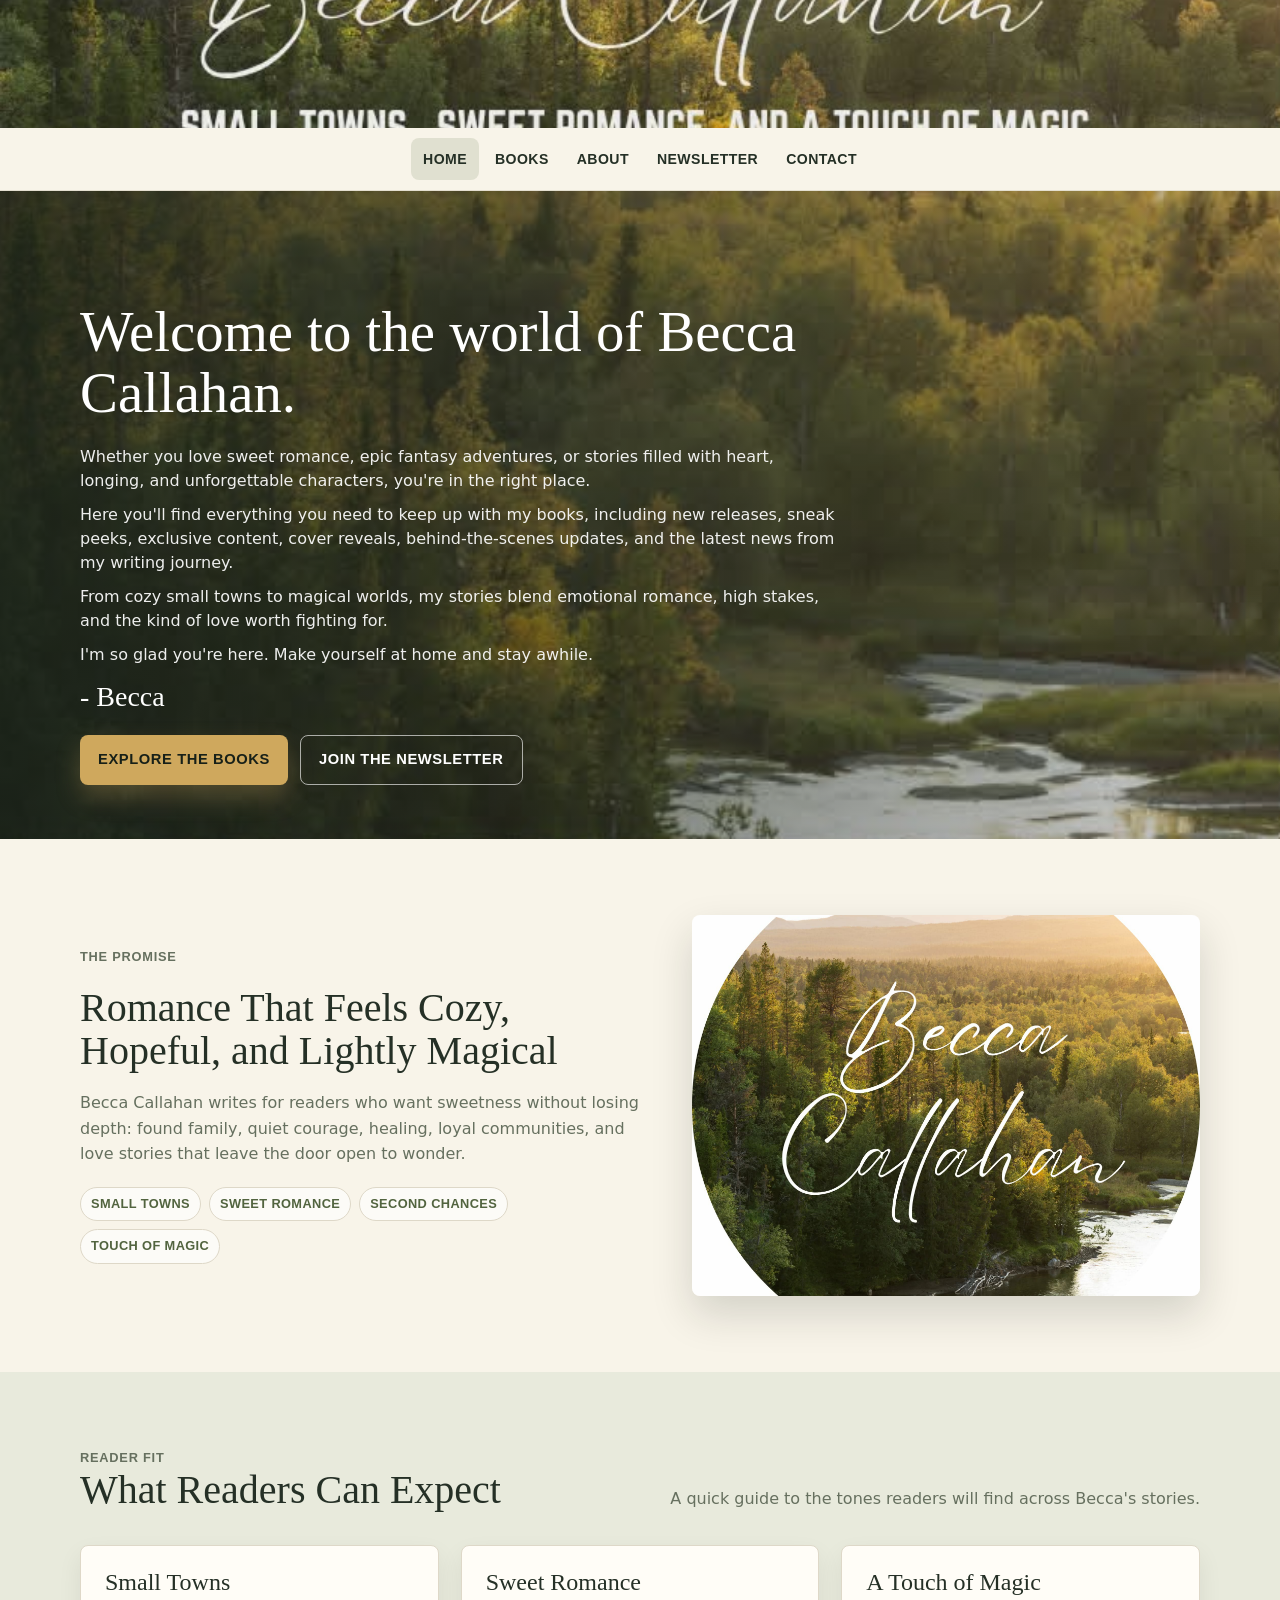
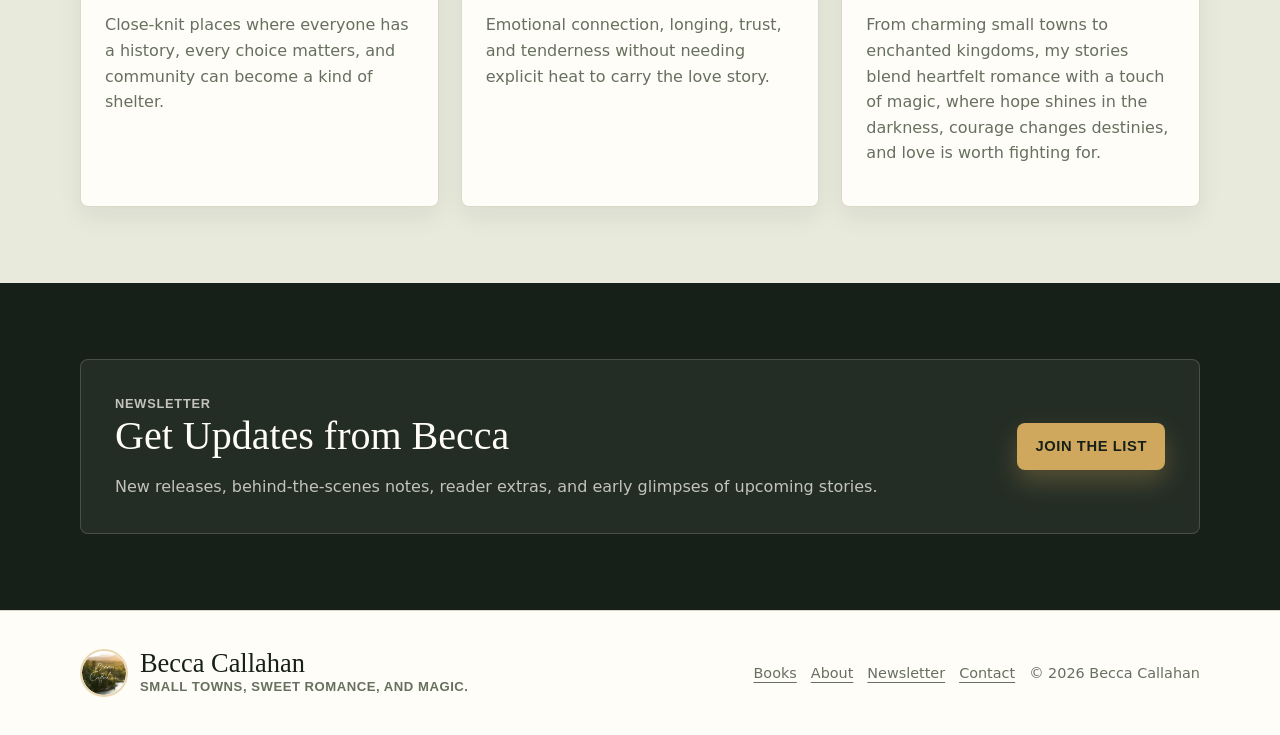
==== index.html @ 5f912783 "Refine header banner and story copy" ====
<!doctype html>
<html lang="en">
  <head>
    <meta charset="utf-8">
    <meta name="viewport" content="width=device-width, initial-scale=1">
    <title>Becca Callahan | Sweet Romance with a Touch of Magic</title>
    <meta name="description" content="Becca Callahan writes small towns, sweet romance, and a touch of magic.">
    <meta name="theme-color" content="#172018">
    <meta name="color-scheme" content="light">
    <link rel="canonical" href="https://www.beccacallahan.com/">
    <meta property="og:type" content="website">
    <meta property="og:site_name" content="Becca Callahan">
    <meta property="og:title" content="Becca Callahan | Sweet Romance with a Touch of Magic">
    <meta property="og:description" content="Welcome to the world of Becca Callahan: sweet romance, epic fantasy adventures, heart, longing, and unforgettable characters.">
    <meta property="og:url" content="https://www.beccacallahan.com/">
    <meta property="og:image" content="https://www.beccacallahan.com/assets/becca-callahan-banner.jpg">
    <meta property="og:image:width" content="851">
    <meta property="og:image:height" content="315">
    <meta name="twitter:card" content="summary_large_image">
    <meta name="twitter:title" content="Becca Callahan | Sweet Romance with a Touch of Magic">
    <meta name="twitter:description" content="Small towns, sweet romance, epic fantasy adventures, and a touch of magic.">
    <meta name="twitter:image" content="https://www.beccacallahan.com/assets/becca-callahan-banner.jpg">
    <link rel="icon" href="assets/becca-callahan-logo.jpg">
    <link rel="apple-touch-icon" href="assets/becca-callahan-logo.jpg">
    <link rel="manifest" href="site.webmanifest">
    <link rel="stylesheet" href="styles.css">
    <script type="application/ld+json">
      {
        "@context": "https://schema.org",
        "@type": "WebSite",
        "name": "Becca Callahan",
        "url": "https://www.beccacallahan.com/",
        "description": "Sweet romance, epic fantasy adventures, and stories filled with heart, longing, and unforgettable characters.",
        "publisher": {
          "@type": "Person",
          "name": "Becca Callahan"
        }
      }
    </script>
  </head>
  <body>
    <header class="site-header">
      <a class="brand-strip-link" href="index.html" aria-label="Becca Callahan home">
        <img class="brand-wordmark" src="assets/becca-callahan-banner.jpg" alt="Becca Callahan. Small towns, sweet romance, and a touch of magic.">
      </a>
      <div class="nav-wrap nav-only">
        <button class="nav-toggle" type="button" data-nav-toggle aria-label="Toggle menu" aria-expanded="false">Menu</button>
        <nav class="site-nav" data-nav aria-label="Site">
          <a href="index.html" aria-current="page">Home</a>
          <a href="books/">Books</a>
          <a href="about/">About</a>
          <a href="newsletter/">Newsletter</a>
          <a href="contact/">Contact</a>
        </nav>
      </div>
    </header>

    <main>
      <section class="hero">
        <img class="hero-image" src="assets/forest-banner.jpg" alt="Golden forest and river landscape.">
        <div class="hero-content">
          <h1>Welcome to the world of Becca Callahan.</h1>
          <div class="hero-copy">
            <p>Whether you love sweet romance, epic fantasy adventures, or stories filled with heart, longing, and unforgettable characters, you're in the right place.</p>
            <p>Here you'll find everything you need to keep up with my books, including new releases, sneak peeks, exclusive content, cover reveals, behind-the-scenes updates, and the latest news from my writing journey.</p>
            <p>From cozy small towns to magical worlds, my stories blend emotional romance, high stakes, and the kind of love worth fighting for.</p>
            <p>I'm so glad you're here. Make yourself at home and stay awhile.</p>
            <p class="signoff">- Becca</p>
          </div>
          <div class="actions">
            <a class="button" href="books/">Explore the Books</a>
            <a class="button-soft" href="newsletter/">Join the Newsletter</a>
          </div>
        </div>
      </section>

      <section class="section">
        <div class="inner split">
          <div class="text-stack">
            <p class="eyebrow">The Promise</p>
            <h2>Romance That Feels Cozy, Hopeful, and Lightly Magical</h2>
            <p>Becca Callahan writes for readers who want sweetness without losing depth: found family, quiet courage, healing, loyal communities, and love stories that leave the door open to wonder.</p>
            <div class="tag-row">
              <span class="tag">Small Towns</span>
              <span class="tag">Sweet Romance</span>
              <span class="tag">Second Chances</span>
              <span class="tag">Touch of Magic</span>
            </div>
          </div>
          <div class="feature-media">
            <img src="assets/becca-callahan-logo.jpg" alt="Becca Callahan circular forest logo.">
          </div>
        </div>
      </section>

      <section class="section alt">
        <div class="inner">
          <div class="section-head">
            <div>
              <p class="eyebrow">Reader Fit</p>
              <h2>What Readers Can Expect</h2>
            </div>
            <p>A quick guide to the tones readers will find across Becca's stories.</p>
          </div>
          <div class="card-grid">
            <article class="card">
              <h3>Small Towns</h3>
              <p>Close-knit places where everyone has a history, every choice matters, and community can become a kind of shelter.</p>
            </article>
            <article class="card">
              <h3>Sweet Romance</h3>
              <p>Emotional connection, longing, trust, and tenderness without needing explicit heat to carry the love story.</p>
            </article>
            <article class="card">
              <h3>A Touch of Magic</h3>
              <p>From charming small towns to enchanted kingdoms, my stories blend heartfelt romance with a touch of magic, where hope shines in the darkness, courage changes destinies, and love is worth fighting for.</p>
            </article>
          </div>
        </div>
      </section>

      <section class="section dark">
        <div class="inner newsletter">
          <div>
            <p class="eyebrow">Newsletter</p>
            <h2>Get Updates from Becca</h2>
            <p>New releases, behind-the-scenes notes, reader extras, and early glimpses of upcoming stories.</p>
          </div>
          <a class="button" href="newsletter/">Join the List</a>
        </div>
      </section>
    </main>

    <footer class="site-footer">
      <div class="footer-wrap">
        <div class="footer-brand">
          <img src="assets/becca-callahan-logo.jpg" alt="">
          <span><strong>Becca Callahan</strong><span>Small towns, sweet romance, and magic.</span></span>
        </div>
        <div class="footer-links">
          <a href="books/">Books</a>
          <a href="about/">About</a>
          <a href="newsletter/">Newsletter</a>
          <a href="contact/">Contact</a>
          <span>&copy; <span data-year></span> Becca Callahan</span>
        </div>
      </div>
    </footer>
    <script src="script.js"></script>
  </body>
</html>
---- styles.css ----
:root {
  --ink: #253026;
  --deep: #172018;
  --moss: #52643f;
  --fern: #74855d;
  --gold: #cfa85d;
  --cream: #f8f4e9;
  --paper: #fffdf7;
  --line: #ded8c8;
  --muted: #66705f;
  --shadow: 0 18px 42px rgba(23, 32, 24, 0.16);
  --radius: 8px;
  --font-signature: "Segoe Script", "Lucida Handwriting", "Brush Script MT", cursive;
  --font-condensed: Impact, "Arial Narrow", "Agency FB", "Franklin Gothic Condensed", sans-serif;
  --font-heading: Georgia, "Times New Roman", serif;
  --font-body: Inter, ui-sans-serif, system-ui, -apple-system, BlinkMacSystemFont, "Segoe UI", sans-serif;
}

* {
  box-sizing: border-box;
}

html {
  scroll-behavior: smooth;
}

body {
  margin: 0;
  background: var(--cream);
  color: var(--ink);
  font-family: var(--font-body);
  line-height: 1.6;
}

img {
  display: block;
  max-width: 100%;
}

a {
  color: inherit;
  text-underline-offset: 4px;
}

.site-header {
  position: sticky;
  top: 0;
  z-index: 20;
  border-bottom: 1px solid rgba(222, 216, 200, 0.74);
  background: rgba(248, 244, 233, 0.97);
  backdrop-filter: blur(14px);
}

.nav-wrap {
  width: min(1120px, calc(100% - 32px));
  min-height: 62px;
  margin: 0 auto;
  display: flex;
  align-items: center;
  justify-content: space-between;
  gap: 24px;
  position: relative;
}

.brand-strip-link {
  display: block;
  width: 100%;
  min-height: clamp(86px, 10vw, 132px);
  overflow: hidden;
  background: var(--deep);
  text-decoration: none;
}

.footer-brand img {
  width: 48px;
  height: 48px;
  border: 2px solid rgba(207, 168, 93, 0.46);
  border-radius: 50%;
  object-fit: cover;
}

.brand-wordmark {
  width: 100%;
  height: clamp(86px, 10vw, 132px);
  border: 0;
  border-radius: 0;
  object-fit: cover;
  object-position: center center;
}

.footer-brand strong {
  display: block;
  color: var(--deep);
  font-family: var(--font-signature);
  font-size: 1.65rem;
  font-weight: 500;
  line-height: 1;
}

.footer-brand span span {
  display: block;
  color: var(--muted);
  font-family: var(--font-condensed);
  font-size: 0.82rem;
  font-weight: 800;
  letter-spacing: 0.04em;
  text-transform: uppercase;
}

.site-nav {
  display: flex;
  gap: 4px;
  width: 100%;
  justify-content: center;
}

.site-nav a {
  padding: 10px 12px;
  border-radius: var(--radius);
  color: var(--ink);
  font-family: var(--font-condensed);
  font-size: 0.88rem;
  font-weight: 800;
  letter-spacing: 0.03em;
  text-decoration: none;
  text-transform: uppercase;
}

.site-nav a:hover,
.site-nav a[aria-current="page"] {
  background: rgba(116, 133, 93, 0.18);
}

.nav-toggle {
  display: none;
  min-height: 42px;
  padding: 0 12px;
  border: 1px solid var(--line);
  border-radius: var(--radius);
  background: var(--paper);
  color: var(--ink);
  font: inherit;
  font-weight: 800;
}

.hero {
  min-height: clamp(540px, 72vh, 680px);
  display: grid;
  align-items: end;
  position: relative;
  overflow: hidden;
  background: var(--deep);
}

.hero.short {
  min-height: 440px;
}

.hero-image {
  position: absolute;
  inset: 0;
  width: 100%;
  height: 100%;
  object-fit: cover;
  object-position: center center;
  opacity: 0.92;
}

.hero::after {
  content: "";
  position: absolute;
  inset: 0;
  background: linear-gradient(90deg, rgba(23, 32, 24, 0.76), rgba(23, 32, 24, 0.34) 58%, rgba(23, 32, 24, 0.08));
}

.hero-content {
  position: relative;
  z-index: 1;
  width: min(1120px, calc(100% - 32px));
  margin: 0 auto;
  padding: 62px 0 54px;
  color: white;
}

.eyebrow {
  margin: 0 0 12px;
  color: var(--gold);
  font-family: var(--font-condensed);
  font-size: 0.8rem;
  font-weight: 900;
  letter-spacing: 0.06em;
  text-transform: uppercase;
}

h1,
h2,
h3 {
  margin: 0;
  font-family: var(--font-heading);
  font-weight: 500;
  line-height: 1.08;
}

h1 {
  max-width: 760px;
  font-size: 3.55rem;
}

h2 {
  font-size: 2.5rem;
}

h3 {
  font-size: 1.5rem;
}

.signature-title {
  font-family: var(--font-signature);
  font-size: 4.8rem;
  line-height: 0.96;
}

.hero-content p {
  max-width: 690px;
  margin: 22px 0 0;
  color: rgba(255, 255, 255, 0.92);
  font-size: 1.16rem;
}

.hero-copy {
  max-width: 760px;
  margin-top: 22px;
}

.hero-copy p {
  max-width: none;
  margin: 0 0 10px;
  color: rgba(255, 255, 255, 0.92);
  font-size: 1rem;
  line-height: 1.5;
}

.hero-copy .signoff {
  margin-top: 16px;
  color: white;
  font-family: var(--font-signature);
  font-size: 1.75rem;
  line-height: 1;
}

.actions {
  display: flex;
  flex-wrap: wrap;
  gap: 12px;
  margin-top: 24px;
}

.button,
.button-soft,
.button-subtle {
  display: inline-flex;
  min-height: 46px;
  align-items: center;
  justify-content: center;
  padding: 12px 18px;
  border-radius: var(--radius);
  font-family: var(--font-condensed);
  font-size: 0.92rem;
  font-weight: 850;
  letter-spacing: 0.04em;
  text-decoration: none;
  text-transform: uppercase;
}

.button {
  background: var(--gold);
  color: #172018;
  box-shadow: 0 12px 24px rgba(207, 168, 93, 0.28);
}

.button:hover {
  background: #d9b56d;
}

.button-soft {
  border: 1px solid rgba(255, 255, 255, 0.62);
  color: white;
}

.button-soft:hover {
  background: rgba(255, 255, 255, 0.13);
}

.button-subtle {
  border: 1px solid var(--line);
  color: var(--ink);
}

.button-subtle:hover {
  border-color: var(--fern);
  background: rgba(116, 133, 93, 0.13);
}

.section {
  padding: 76px 0;
}

.section.alt {
  background: #e8eadc;
}

.section.dark {
  background: var(--deep);
  color: var(--paper);
}

.inner {
  width: min(1120px, calc(100% - 32px));
  margin: 0 auto;
}

.section-head {
  display: flex;
  align-items: end;
  justify-content: space-between;
  gap: 32px;
  margin-bottom: 34px;
}

.section-head p {
  max-width: 540px;
  margin: 0;
  color: var(--muted);
}

.dark .section-head p {
  color: rgba(255, 253, 247, 0.72);
}

.split {
  display: grid;
  grid-template-columns: minmax(0, 1fr) minmax(320px, 0.9fr);
  gap: 48px;
  align-items: center;
}

.text-stack > * + * {
  margin-top: 18px;
}

.text-stack p,
.card p,
.book-card p,
.contact-panel p {
  color: var(--muted);
}

.feature-media {
  overflow: hidden;
  border-radius: var(--radius);
  box-shadow: var(--shadow);
}

.feature-media img {
  width: 100%;
  aspect-ratio: 4 / 3;
  object-fit: cover;
}

.card-grid,
.book-grid {
  display: grid;
  grid-template-columns: repeat(3, minmax(0, 1fr));
  gap: 22px;
}

.card,
.book-card,
.contact-panel {
  border: 1px solid var(--line);
  border-radius: var(--radius);
  background: var(--paper);
  box-shadow: 0 10px 24px rgba(23, 32, 24, 0.07);
}

.card,
.book-card,
.contact-panel {
  padding: 24px;
}

.book-card {
  min-height: 280px;
  display: grid;
  align-content: start;
}

.series-label {
  margin: 0 0 10px;
  color: var(--moss);
  font-family: var(--font-condensed);
  font-size: 0.76rem;
  font-weight: 900;
  letter-spacing: 0.06em;
  text-transform: uppercase;
}

.tag-row {
  display: flex;
  flex-wrap: wrap;
  gap: 8px;
  margin-top: 20px;
}

.tag {
  display: inline-flex;
  padding: 6px 10px;
  border: 1px solid var(--line);
  border-radius: 999px;
  background: rgba(255, 255, 255, 0.64);
  color: var(--moss);
  font-family: var(--font-condensed);
  font-size: 0.8rem;
  font-weight: 800;
  letter-spacing: 0.03em;
  text-transform: uppercase;
}

.newsletter {
  display: grid;
  grid-template-columns: minmax(0, 1fr) auto;
  gap: 28px;
  align-items: center;
  border: 1px solid rgba(255, 253, 247, 0.16);
  border-radius: var(--radius);
  padding: 34px;
  background: rgba(255, 253, 247, 0.06);
}

.newsletter p {
  margin-bottom: 0;
  color: rgba(255, 253, 247, 0.72);
}

.newsletter-signup-grid {
  display: grid;
  grid-template-columns: minmax(0, 0.92fr) minmax(320px, 0.78fr);
  gap: 36px;
  align-items: center;
}

.mailerlite-panel {
  border: 1px solid var(--line);
  border-radius: var(--radius);
  background: var(--paper);
  box-shadow: var(--shadow);
  padding: 28px;
}

#mlb2-41918202,
#mlb2-41918202 * {
  box-sizing: border-box;
}

#mlb2-41918202.ml-form-embedContainer {
  width: 100%;
}

#mlb2-41918202 .ml-form-embedWrapper {
  width: 100%;
}

#mlb2-41918202 .ml-form-embedContent,
#mlb2-41918202 .ml-form-successContent {
  margin-bottom: 22px;
  text-align: left;
}

#mlb2-41918202 h4 {
  margin: 0 0 8px;
  color: var(--ink);
  font-family: var(--font-heading);
  font-size: 2rem;
  font-weight: 500;
  line-height: 1.12;
}

#mlb2-41918202 p {
  margin: 0;
  color: var(--muted);
  font-family: var(--font-body);
  font-size: 0.98rem;
  line-height: 1.5;
}

#mlb2-41918202 .ml-block-form,
#mlb2-41918202 .ml-form-formContent {
  display: grid;
  gap: 14px;
}

#mlb2-41918202 input[type="email"] {
  width: 100%;
  border: 1px solid var(--line);
  border-radius: var(--radius);
  background: white;
  color: var(--ink);
  font: inherit;
  padding: 13px 14px;
}

#mlb2-41918202 input[type="email"]::placeholder {
  color: rgba(102, 112, 95, 0.82);
}

#mlb2-41918202 .ml-form-embedSubmit {
  margin-top: 2px;
}

#mlb2-41918202 button.primary,
#mlb2-41918202 button.loading {
  width: 100%;
  min-height: 48px;
  border: 1px solid var(--moss);
  border-radius: var(--radius);
  background: var(--moss);
  color: white;
  cursor: pointer;
  font-family: var(--font-condensed);
  font-size: 0.98rem;
  font-weight: 900;
  letter-spacing: 0.04em;
  text-transform: uppercase;
  transition: background 160ms ease, border-color 160ms ease, transform 160ms ease;
}

#mlb2-41918202 button.primary:hover,
#mlb2-41918202 button.loading:hover {
  border-color: var(--deep);
  background: var(--deep);
  transform: translateY(-1px);
}

#mlb2-41918202 .row-success {
  border: 1px solid rgba(116, 133, 93, 0.32);
  border-radius: var(--radius);
  background: rgba(116, 133, 93, 0.1);
  padding: 22px;
}

.ml-form-embedSubmitLoad {
  display: inline-block;
  width: 20px;
  height: 20px;
}

.ml-form-embedSubmitLoad::after {
  content: "";
  display: block;
  width: 11px;
  height: 11px;
  margin: 1px;
  border: 4px solid #fff;
  border-color: #fff #fff #fff transparent;
  border-radius: 50%;
  animation: ml-form-embedSubmitLoad 1.2s linear infinite;
}

@keyframes ml-form-embedSubmitLoad {
  to {
    transform: rotate(360deg);
  }
}

.sr-only {
  position: absolute;
  width: 1px;
  height: 1px;
  padding: 0;
  margin: -1px;
  overflow: hidden;
  clip: rect(0, 0, 0, 0);
  border: 0;
}

.contact-grid {
  display: grid;
  grid-template-columns: minmax(0, 0.9fr) minmax(320px, 1.1fr);
  gap: 28px;
  align-items: start;
}

.contact-panel form {
  display: grid;
  gap: 14px;
}

.direct-email {
  margin: 0 0 18px;
  overflow-wrap: anywhere;
}

.direct-email a {
  color: var(--moss);
  font-weight: 800;
}

label {
  display: grid;
  gap: 7px;
  font-weight: 800;
}

input,
textarea {
  width: 100%;
  border: 1px solid var(--line);
  border-radius: var(--radius);
  background: white;
  color: var(--ink);
  font: inherit;
  padding: 12px 13px;
}

textarea {
  min-height: 150px;
  resize: vertical;
}

.form-note {
  font-size: 0.88rem;
}

.site-footer {
  border-top: 1px solid var(--line);
  background: var(--paper);
}

.footer-wrap {
  width: min(1120px, calc(100% - 32px));
  margin: 0 auto;
  padding: 38px 0;
  display: flex;
  align-items: center;
  justify-content: space-between;
  gap: 24px;
}

.footer-brand {
  display: inline-flex;
  align-items: center;
  gap: 12px;
}

.footer-links {
  display: flex;
  flex-wrap: wrap;
  justify-content: flex-end;
  gap: 14px;
  color: var(--muted);
  font-size: 0.9rem;
}

@media (max-width: 860px) {
  .nav-toggle {
    display: inline-flex;
    align-items: center;
    margin-left: auto;
  }

  .site-nav {
    position: absolute;
    top: calc(100% + 10px);
    right: 0;
    left: 0;
    display: none;
    grid-template-columns: 1fr;
    padding: 10px;
    border: 1px solid var(--line);
    border-radius: var(--radius);
    background: var(--paper);
    box-shadow: var(--shadow);
  }

  .site-nav.open {
    display: grid;
  }

  h1 {
    font-size: 2.8rem;
  }

  h2 {
    font-size: 2.05rem;
  }

  .hero {
    min-height: 560px;
  }

  .section-head,
  .newsletter,
  .footer-wrap {
    display: grid;
    align-items: start;
  }

  .split,
  .contact-grid,
  .newsletter-signup-grid,
  .card-grid,
  .book-grid {
    grid-template-columns: 1fr;
  }

  .footer-links {
    justify-content: flex-start;
  }
}

@media (max-width: 520px) {
  body {
    font-size: 15px;
  }

  .brand-wordmark {
    height: 78px;
  }

  h1 {
    font-size: 2.22rem;
  }

  .signature-title {
    font-size: 3.1rem;
  }

  h2 {
    font-size: 1.8rem;
  }

  .hero-content {
    padding-bottom: 56px;
  }

  .section {
    padding: 58px 0;
  }

  .actions {
    display: grid;
  }

  .mailerlite-panel {
    padding: 22px;
  }
}
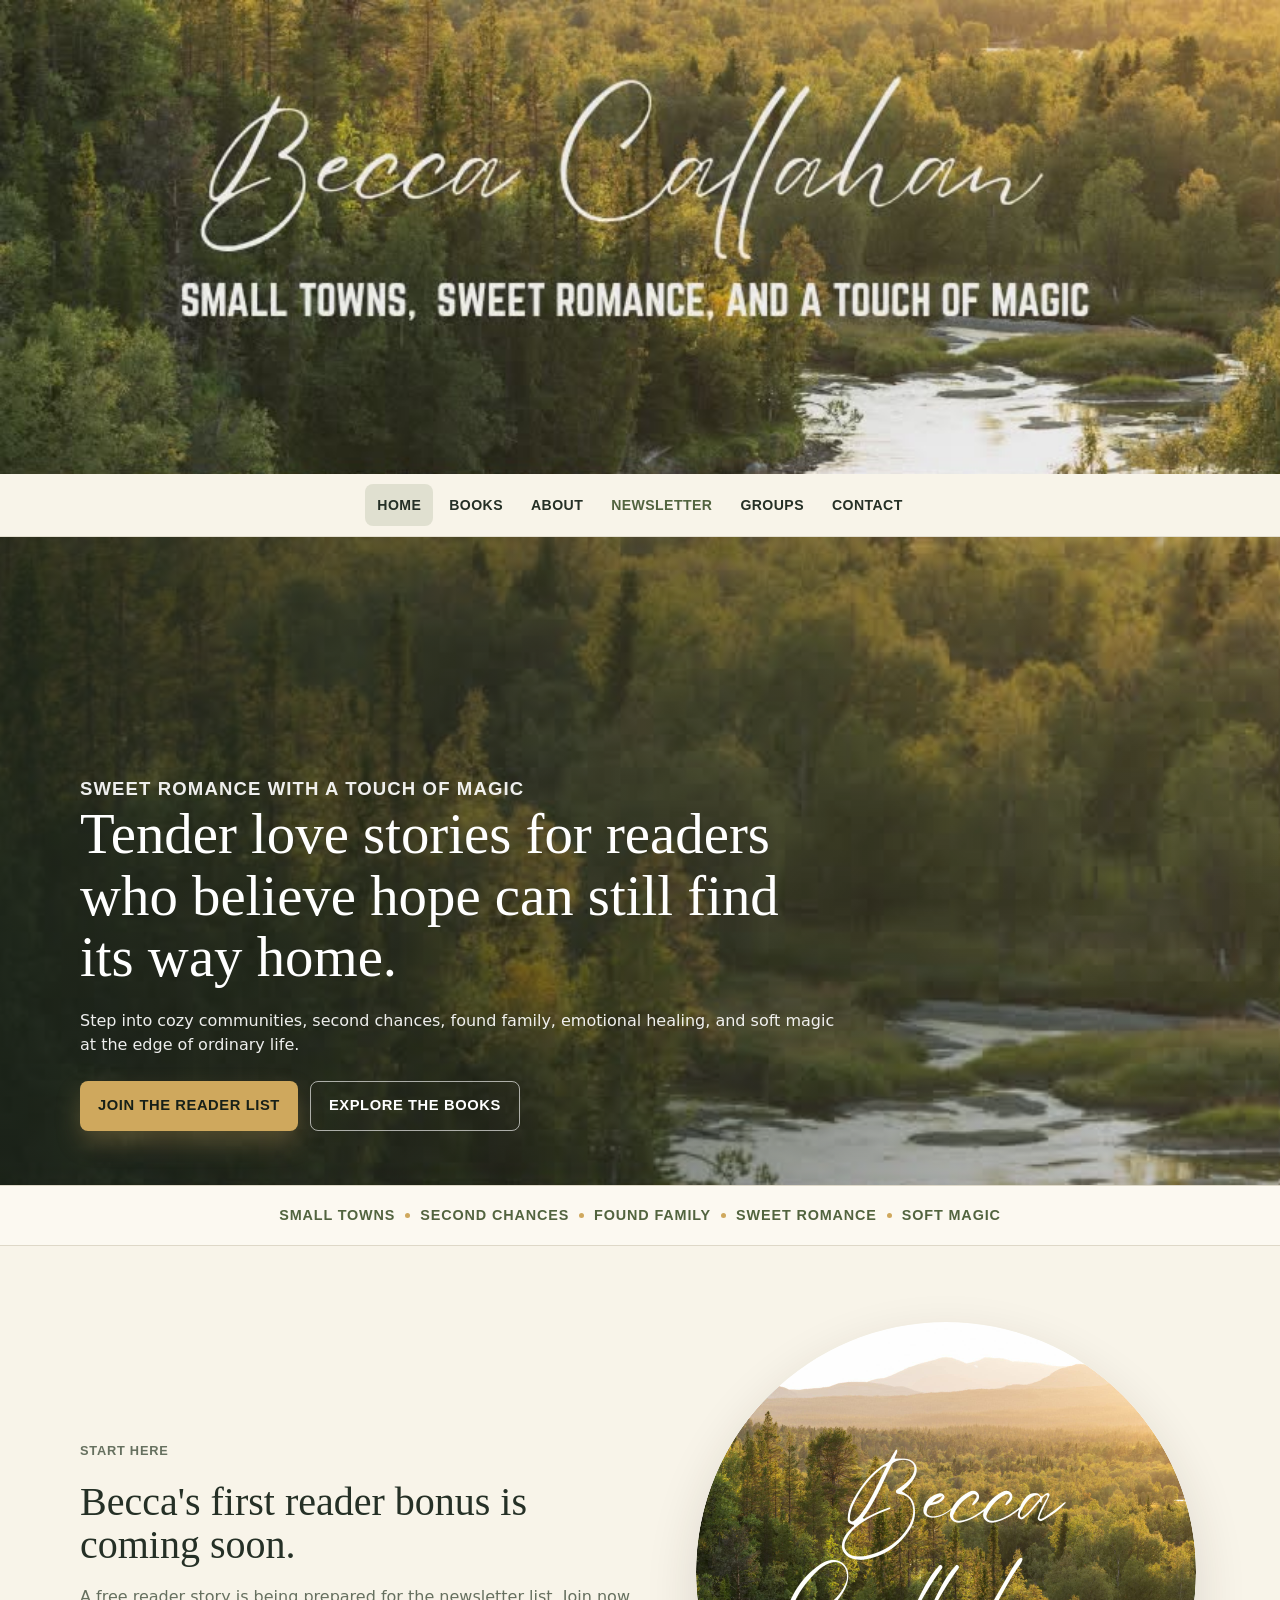
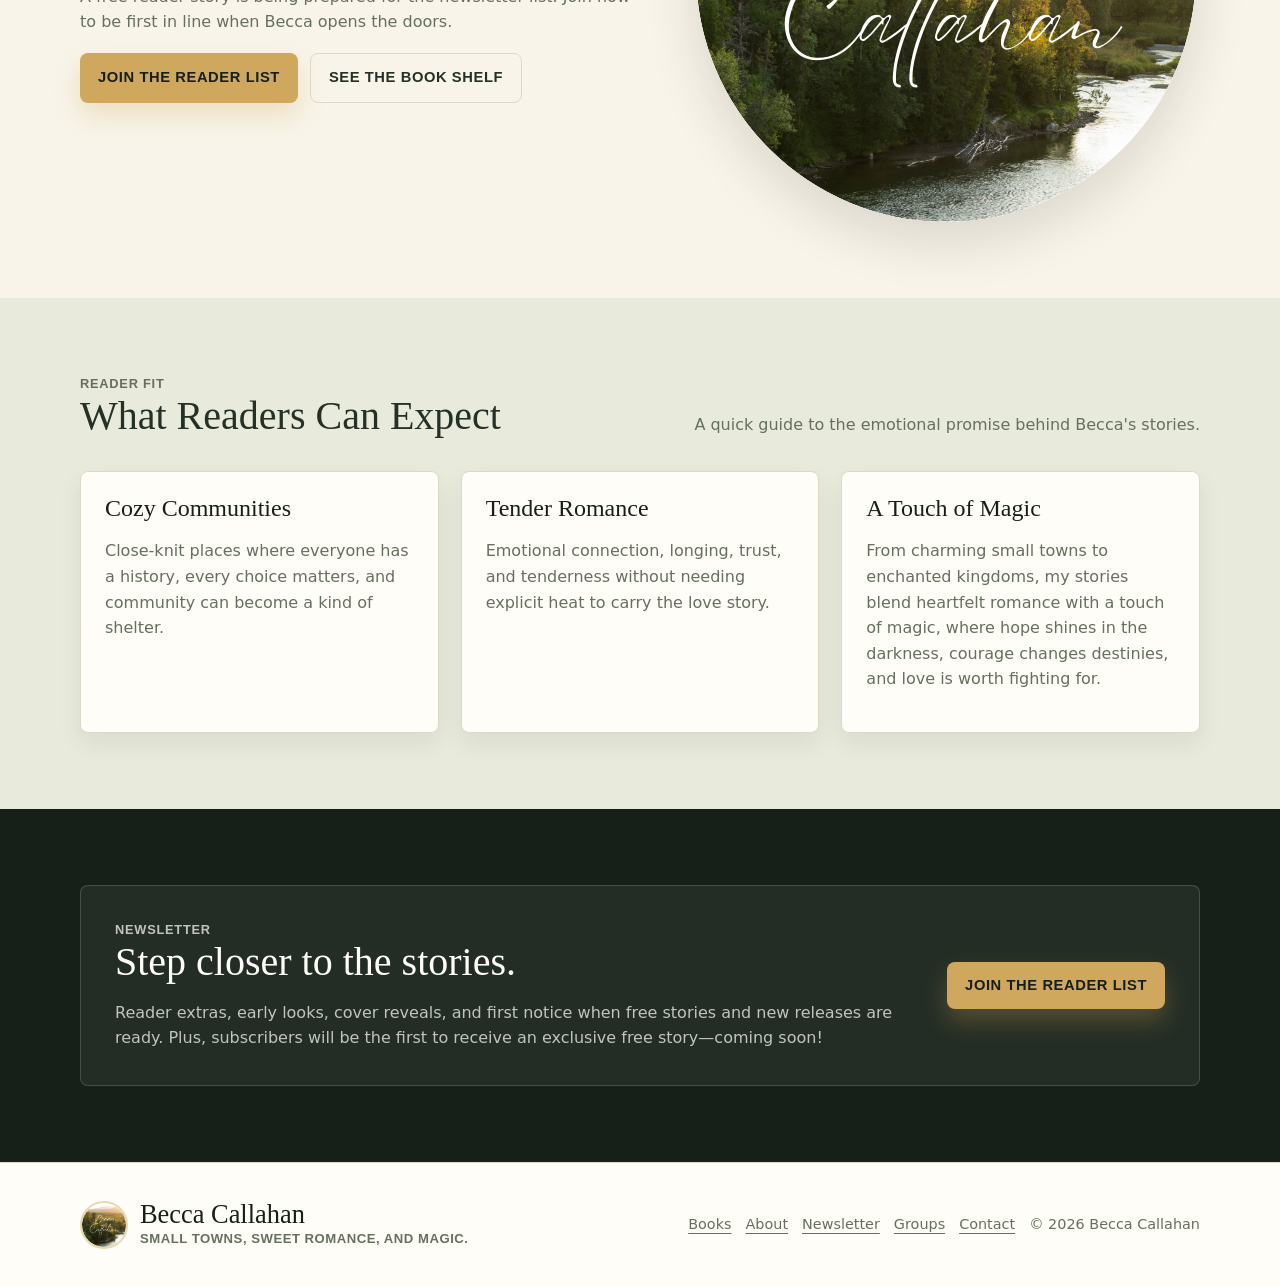
==== commit 76eafb2f: "Polish author site and add reader groups" ====
--- a/index.html
+++ b/index.html
@@ -3,22 +3,22 @@
   <head>
     <meta charset="utf-8">
     <meta name="viewport" content="width=device-width, initial-scale=1">
-    <title>Becca Callahan | Sweet Romance with a Touch of Magic</title>
-    <meta name="description" content="Becca Callahan writes small towns, sweet romance, and a touch of magic.">
+    <title>Becca Callahan | Sweet Small-Town Romance with a Touch of Magic</title>
+    <meta name="description" content="Sweet romance, second chances, found family, cozy communities, and stories with a shimmer of magic from author Becca Callahan.">
     <meta name="theme-color" content="#172018">
     <meta name="color-scheme" content="light">
     <link rel="canonical" href="https://www.beccacallahan.com/">
     <meta property="og:type" content="website">
     <meta property="og:site_name" content="Becca Callahan">
-    <meta property="og:title" content="Becca Callahan | Sweet Romance with a Touch of Magic">
-    <meta property="og:description" content="Welcome to the world of Becca Callahan: sweet romance, epic fantasy adventures, heart, longing, and unforgettable characters.">
+    <meta property="og:title" content="Becca Callahan | Sweet Small-Town Romance with a Touch of Magic">
+    <meta property="og:description" content="Sweet romance, second chances, found family, cozy communities, and stories with a shimmer of magic from author Becca Callahan.">
     <meta property="og:url" content="https://www.beccacallahan.com/">
     <meta property="og:image" content="https://www.beccacallahan.com/assets/becca-callahan-banner.jpg">
     <meta property="og:image:width" content="851">
     <meta property="og:image:height" content="315">
     <meta name="twitter:card" content="summary_large_image">
-    <meta name="twitter:title" content="Becca Callahan | Sweet Romance with a Touch of Magic">
-    <meta name="twitter:description" content="Small towns, sweet romance, epic fantasy adventures, and a touch of magic.">
+    <meta name="twitter:title" content="Becca Callahan | Sweet Small-Town Romance with a Touch of Magic">
+    <meta name="twitter:description" content="Sweet romance, second chances, found family, cozy communities, and stories with a shimmer of magic.">
     <meta name="twitter:image" content="https://www.beccacallahan.com/assets/becca-callahan-banner.jpg">
     <link rel="icon" href="assets/becca-callahan-logo.jpg">
     <link rel="apple-touch-icon" href="assets/becca-callahan-logo.jpg">
@@ -30,7 +30,7 @@
         "@type": "WebSite",
         "name": "Becca Callahan",
         "url": "https://www.beccacallahan.com/",
-        "description": "Sweet romance, epic fantasy adventures, and stories filled with heart, longing, and unforgettable characters.",
+        "description": "Sweet romance, second chances, found family, cozy communities, and stories with a shimmer of magic.",
         "publisher": {
           "@type": "Person",
           "name": "Becca Callahan"
@@ -50,6 +50,7 @@
           <a href="books/">Books</a>
           <a href="about/">About</a>
           <a href="newsletter/">Newsletter</a>
+          <a href="groups/">Groups</a>
           <a href="contact/">Contact</a>
         </nav>
       </div>
@@ -59,35 +60,40 @@
       <section class="hero">
         <img class="hero-image" src="assets/forest-banner.jpg" alt="Golden forest and river landscape.">
         <div class="hero-content">
-          <h1>Welcome to the world of Becca Callahan.</h1>
+          <p class="eyebrow">Sweet romance with a touch of magic</p>
+          <h1>Tender love stories for readers who believe hope can still find its way home.</h1>
           <div class="hero-copy">
-            <p>Whether you love sweet romance, epic fantasy adventures, or stories filled with heart, longing, and unforgettable characters, you're in the right place.</p>
-            <p>Here you'll find everything you need to keep up with my books, including new releases, sneak peeks, exclusive content, cover reveals, behind-the-scenes updates, and the latest news from my writing journey.</p>
-            <p>From cozy small towns to magical worlds, my stories blend emotional romance, high stakes, and the kind of love worth fighting for.</p>
-            <p>I'm so glad you're here. Make yourself at home and stay awhile.</p>
-            <p class="signoff">- Becca</p>
+            <p>Step into cozy communities, second chances, found family, emotional healing, and soft magic at the edge of ordinary life.</p>
           </div>
           <div class="actions">
-            <a class="button" href="books/">Explore the Books</a>
-            <a class="button-soft" href="newsletter/">Join the Newsletter</a>
+            <a class="button" href="newsletter/">Join the Reader List</a>
+            <a class="button-soft" href="books/">Explore the Books</a>
           </div>
+        </div>
+      </section>
+
+      <section class="promise-strip" aria-label="Reader promise">
+        <div class="inner promise-list">
+          <span>Small Towns</span>
+          <span>Second Chances</span>
+          <span>Found Family</span>
+          <span>Sweet Romance</span>
+          <span>Soft Magic</span>
         </div>
       </section>
 
       <section class="section">
         <div class="inner split">
           <div class="text-stack">
-            <p class="eyebrow">The Promise</p>
-            <h2>Romance That Feels Cozy, Hopeful, and Lightly Magical</h2>
-            <p>Becca Callahan writes for readers who want sweetness without losing depth: found family, quiet courage, healing, loyal communities, and love stories that leave the door open to wonder.</p>
-            <div class="tag-row">
-              <span class="tag">Small Towns</span>
-              <span class="tag">Sweet Romance</span>
-              <span class="tag">Second Chances</span>
-              <span class="tag">Touch of Magic</span>
+            <p class="eyebrow">Start Here</p>
+            <h2>Becca's first reader bonus is coming soon.</h2>
+            <p>A free reader story is being prepared for the newsletter list. Join now to be first in line when Becca opens the doors.</p>
+            <div class="actions">
+              <a class="button" href="newsletter/">Join the Reader List</a>
+              <a class="button-subtle" href="books/">See the Book Shelf</a>
             </div>
           </div>
-          <div class="feature-media">
+          <div class="feature-media logo-feature">
             <img src="assets/becca-callahan-logo.jpg" alt="Becca Callahan circular forest logo.">
           </div>
         </div>
@@ -100,15 +106,15 @@
               <p class="eyebrow">Reader Fit</p>
               <h2>What Readers Can Expect</h2>
             </div>
-            <p>A quick guide to the tones readers will find across Becca's stories.</p>
+            <p>A quick guide to the emotional promise behind Becca's stories.</p>
           </div>
           <div class="card-grid">
             <article class="card">
-              <h3>Small Towns</h3>
+              <h3>Cozy Communities</h3>
               <p>Close-knit places where everyone has a history, every choice matters, and community can become a kind of shelter.</p>
             </article>
             <article class="card">
-              <h3>Sweet Romance</h3>
+              <h3>Tender Romance</h3>
               <p>Emotional connection, longing, trust, and tenderness without needing explicit heat to carry the love story.</p>
             </article>
             <article class="card">
@@ -123,10 +129,10 @@
         <div class="inner newsletter">
           <div>
             <p class="eyebrow">Newsletter</p>
-            <h2>Get Updates from Becca</h2>
-            <p>New releases, behind-the-scenes notes, reader extras, and early glimpses of upcoming stories.</p>
+            <h2>Step closer to the stories.</h2>
+            <p>Reader extras, early looks, cover reveals, and first notice when free stories and new releases are ready. Plus, subscribers will be the first to receive an exclusive free story&mdash;coming soon!</p>
           </div>
-          <a class="button" href="newsletter/">Join the List</a>
+          <a class="button" href="newsletter/">Join the Reader List</a>
         </div>
       </section>
     </main>
@@ -141,6 +147,7 @@
           <a href="books/">Books</a>
           <a href="about/">About</a>
           <a href="newsletter/">Newsletter</a>
+          <a href="groups/">Groups</a>
           <a href="contact/">Contact</a>
           <span>&copy; <span data-year></span> Becca Callahan</span>
         </div>
--- a/styles.css
+++ b/styles.css
@@ -1,15 +1,24 @@
 :root {
+  --color-cream: #f8f4e9;
+  --color-forest: #172018;
+  --color-gold: #cfa85d;
+  --color-blush: #b97873;
+  --color-espresso: #2f241f;
+  --color-muted: #66705f;
   --ink: #253026;
-  --deep: #172018;
+  --deep: var(--color-forest);
   --moss: #52643f;
   --fern: #74855d;
-  --gold: #cfa85d;
-  --cream: #f8f4e9;
+  --gold: var(--color-gold);
+  --cream: var(--color-cream);
   --paper: #fffdf7;
   --line: #ded8c8;
-  --muted: #66705f;
+  --muted: var(--color-muted);
   --shadow: 0 18px 42px rgba(23, 32, 24, 0.16);
+  --shadow-soft: 0 20px 52px rgba(47, 36, 31, 0.14);
   --radius: 8px;
+  --radius-card: 8px;
+  --max-page-width: 1120px;
   --font-signature: "Segoe Script", "Lucida Handwriting", "Brush Script MT", cursive;
   --font-condensed: Impact, "Arial Narrow", "Agency FB", "Franklin Gothic Condensed", sans-serif;
   --font-heading: Georgia, "Times New Roman", serif;
@@ -40,6 +49,14 @@
 a {
   color: inherit;
   text-underline-offset: 4px;
+}
+
+a:focus-visible,
+button:focus-visible,
+input:focus-visible,
+textarea:focus-visible {
+  outline: 3px solid rgba(207, 168, 93, 0.82);
+  outline-offset: 3px;
 }
 
 .site-header {
@@ -52,7 +69,7 @@
 }
 
 .nav-wrap {
-  width: min(1120px, calc(100% - 32px));
+  width: min(var(--max-page-width), calc(100% - 32px));
   min-height: 62px;
   margin: 0 auto;
   display: flex;
@@ -63,9 +80,11 @@
 }
 
 .brand-strip-link {
-  display: block;
-  width: 100%;
-  min-height: clamp(86px, 10vw, 132px);
+  display: flex;
+  justify-content: center;
+  align-items: center;
+  width: 100%;
+  padding: 0;
   overflow: hidden;
   background: var(--deep);
   text-decoration: none;
@@ -81,10 +100,11 @@
 
 .brand-wordmark {
   width: 100%;
-  height: clamp(86px, 10vw, 132px);
+  max-width: none;
+  height: auto;
   border: 0;
   border-radius: 0;
-  object-fit: cover;
+  object-fit: contain;
   object-position: center center;
 }
 
@@ -124,6 +144,10 @@
   letter-spacing: 0.03em;
   text-decoration: none;
   text-transform: uppercase;
+}
+
+.site-nav a[href*="newsletter"] {
+  color: var(--moss);
 }
 
 .site-nav a:hover,
@@ -315,7 +339,7 @@
 }
 
 .inner {
-  width: min(1120px, calc(100% - 32px));
+  width: min(var(--max-page-width), calc(100% - 32px));
   margin: 0 auto;
 }
 
@@ -367,8 +391,27 @@
   object-fit: cover;
 }
 
+.logo-feature {
+  width: min(500px, 100%);
+  aspect-ratio: 1;
+  justify-self: center;
+  overflow: hidden;
+  border-radius: 50%;
+  background: transparent;
+  box-shadow: var(--shadow-soft);
+}
+
+.logo-feature img {
+  width: 100%;
+  height: 100%;
+  aspect-ratio: 1;
+  border-radius: 50%;
+  object-fit: cover;
+}
+
 .card-grid,
-.book-grid {
+.book-grid,
+.group-grid {
   display: grid;
   grid-template-columns: repeat(3, minmax(0, 1fr));
   gap: 22px;
@@ -376,23 +419,65 @@
 
 .card,
 .book-card,
+.group-card,
 .contact-panel {
   border: 1px solid var(--line);
-  border-radius: var(--radius);
+  border-radius: var(--radius-card);
   background: var(--paper);
   box-shadow: 0 10px 24px rgba(23, 32, 24, 0.07);
 }
 
 .card,
 .book-card,
+.group-card,
 .contact-panel {
   padding: 24px;
 }
 
+.group-grid {
+  grid-template-columns: repeat(2, minmax(0, 1fr));
+}
+
+.group-card {
+  min-height: 320px;
+  display: grid;
+  align-content: start;
+  gap: 14px;
+}
+
+.group-card p {
+  color: var(--muted);
+}
+
 .book-card {
   min-height: 280px;
   display: grid;
   align-content: start;
+  gap: 12px;
+}
+
+.book-card h3,
+.card h3 {
+  color: var(--deep);
+}
+
+.book-card .actions,
+.card .actions {
+  margin-top: 8px;
+}
+
+.status-pill {
+  width: fit-content;
+  padding: 5px 9px;
+  border: 1px solid rgba(207, 168, 93, 0.46);
+  border-radius: 999px;
+  background: rgba(207, 168, 93, 0.14);
+  color: var(--color-espresso);
+  font-family: var(--font-condensed);
+  font-size: 0.76rem;
+  font-weight: 900;
+  letter-spacing: 0.04em;
+  text-transform: uppercase;
 }
 
 .series-label {
@@ -426,6 +511,115 @@
   text-transform: uppercase;
 }
 
+.promise-strip {
+  border-top: 1px solid var(--line);
+  border-bottom: 1px solid var(--line);
+  background: rgba(255, 253, 247, 0.62);
+}
+
+.promise-list {
+  display: flex;
+  flex-wrap: wrap;
+  justify-content: center;
+  gap: 10px;
+  padding: 18px 0;
+}
+
+.promise-list span {
+  color: var(--moss);
+  font-family: var(--font-condensed);
+  font-size: 0.9rem;
+  font-weight: 900;
+  letter-spacing: 0.06em;
+  text-transform: uppercase;
+}
+
+.promise-list span:not(:last-child)::after {
+  content: "";
+  display: inline-block;
+  width: 5px;
+  height: 5px;
+  margin-left: 10px;
+  border-radius: 50%;
+  background: var(--gold);
+  vertical-align: middle;
+}
+
+.feature-card,
+.reader-path,
+.note-panel {
+  border: 1px solid var(--line);
+  border-radius: var(--radius-card);
+  background: var(--paper);
+  box-shadow: var(--shadow-soft);
+  padding: clamp(24px, 4vw, 42px);
+}
+
+.feature-card {
+  display: grid;
+  gap: 18px;
+}
+
+.feature-card p:last-child,
+.reader-path p:last-child,
+.note-panel p:last-child {
+  margin-bottom: 0;
+}
+
+.trope-grid,
+.reason-grid {
+  display: grid;
+  grid-template-columns: repeat(4, minmax(0, 1fr));
+  gap: 14px;
+}
+
+.reason-grid.compact {
+  grid-template-columns: repeat(3, minmax(0, 1fr));
+  margin-top: 22px;
+}
+
+.contact-reasons {
+  grid-template-columns: repeat(2, minmax(0, 1fr));
+  margin-top: 22px;
+}
+
+.trope-item,
+.reason-card {
+  border: 1px solid var(--line);
+  border-radius: var(--radius-card);
+  background: rgba(255, 253, 247, 0.72);
+  padding: 18px;
+}
+
+.trope-item strong,
+.reason-card strong {
+  display: block;
+  margin-bottom: 6px;
+  color: var(--deep);
+  font-family: var(--font-heading);
+  font-size: 1.15rem;
+  font-weight: 500;
+}
+
+.trope-item span,
+.reason-card span {
+  color: var(--muted);
+  font-size: 0.94rem;
+}
+
+.privacy-note {
+  color: var(--moss);
+  font-weight: 800;
+}
+
+.shelf-section + .shelf-section {
+  margin-top: 42px;
+}
+
+.heat-note {
+  margin-top: 30px;
+}
+
 .newsletter {
   display: grid;
   grid-template-columns: minmax(0, 1fr) auto;
@@ -665,6 +859,7 @@
   .nav-toggle {
     display: inline-flex;
     align-items: center;
+    justify-content: center;
     margin-left: auto;
   }
 
@@ -709,7 +904,10 @@
   .contact-grid,
   .newsletter-signup-grid,
   .card-grid,
-  .book-grid {
+  .book-grid,
+  .group-grid,
+  .trope-grid,
+  .reason-grid {
     grid-template-columns: 1fr;
   }
 
@@ -723,12 +921,38 @@
     font-size: 15px;
   }
 
+  .hero-content,
+  .inner,
+  .nav-wrap,
+  .footer-wrap {
+    width: calc(100vw - 32px);
+    max-width: none;
+  }
+
+  .nav-wrap {
+    min-height: 58px;
+    justify-content: center;
+  }
+
+  .nav-toggle {
+    margin: 0;
+  }
+
   .brand-wordmark {
-    height: 78px;
+    width: 100%;
   }
 
   h1 {
-    font-size: 2.22rem;
+    max-width: calc(100vw - 32px);
+    font-size: 1.82rem;
+    overflow-wrap: break-word;
+  }
+
+  .hero-content p,
+  .hero-copy,
+  .hero-copy p {
+    max-width: calc(100vw - 32px);
+    overflow-wrap: break-word;
   }
 
   .signature-title {
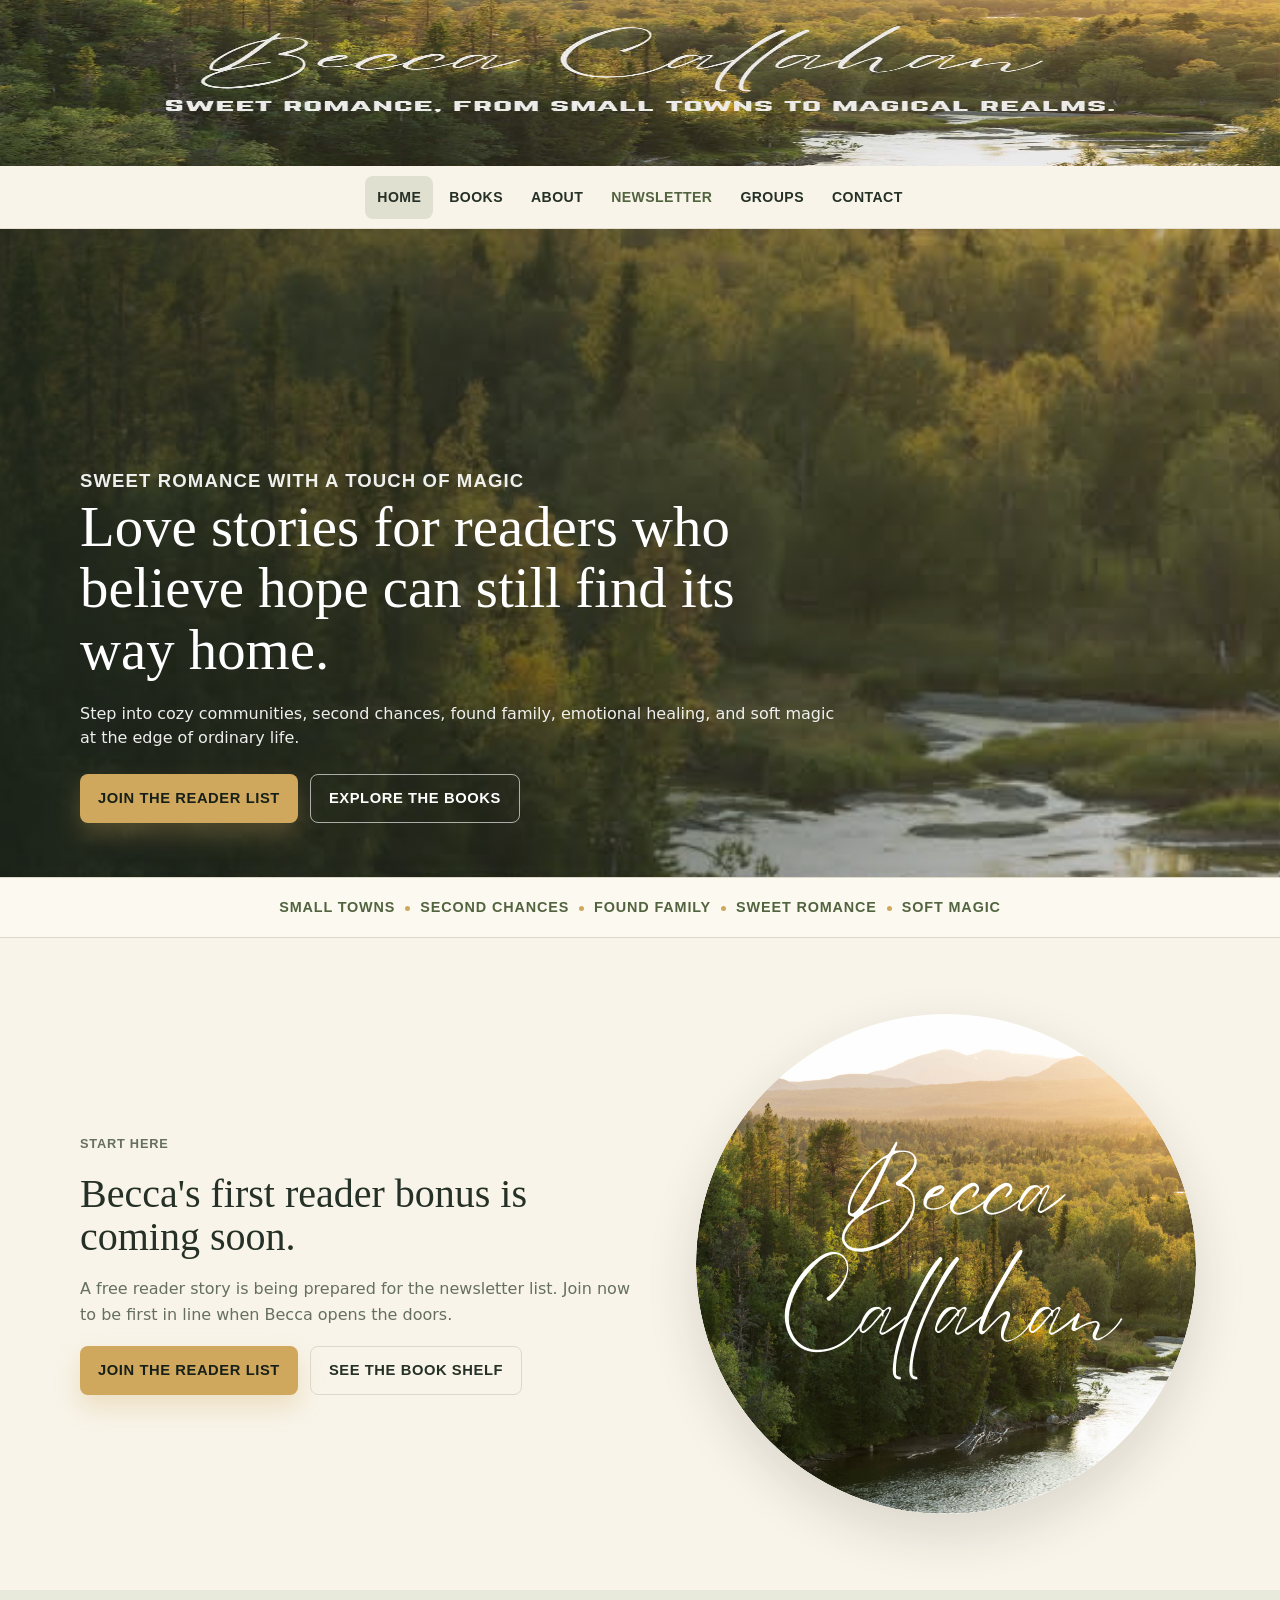
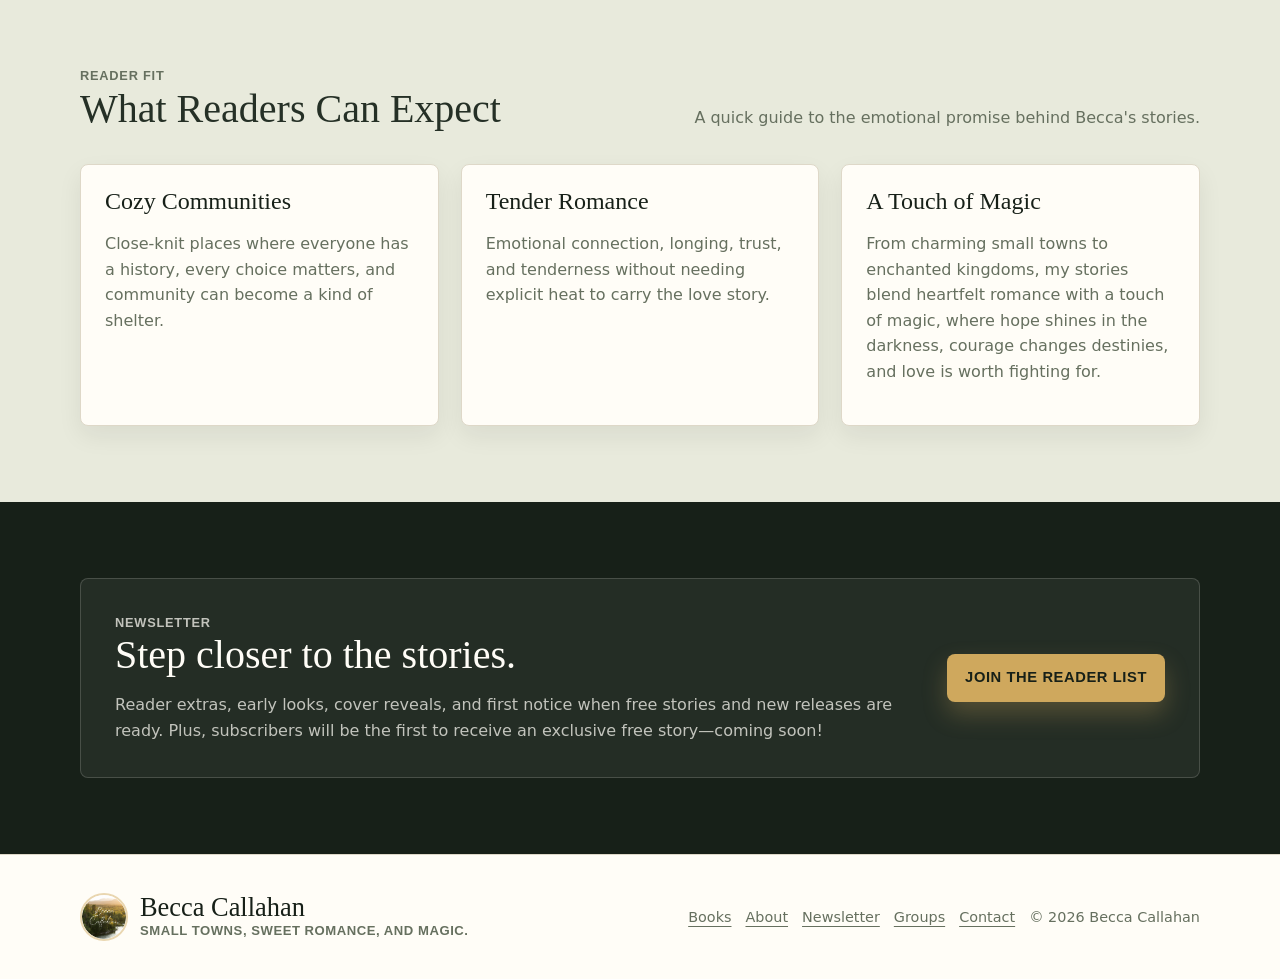
==== commit df3ce7a6: "Update site banner and hero copy" ====
--- a/index.html
+++ b/index.html
@@ -41,7 +41,10 @@
   <body>
     <header class="site-header">
       <a class="brand-strip-link" href="index.html" aria-label="Becca Callahan home">
-        <img class="brand-wordmark" src="assets/becca-callahan-banner.jpg" alt="Becca Callahan. Small towns, sweet romance, and a touch of magic.">
+        <span class="brand-wordmark" aria-hidden="true">
+          <span class="brand-script">Becca Callahan</span>
+          <span class="brand-tagline">Sweet Romance, From Small Towns to Magical Realms.</span>
+        </span>
       </a>
       <div class="nav-wrap nav-only">
         <button class="nav-toggle" type="button" data-nav-toggle aria-label="Toggle menu" aria-expanded="false">Menu</button>
@@ -61,7 +64,7 @@
         <img class="hero-image" src="assets/forest-banner.jpg" alt="Golden forest and river landscape.">
         <div class="hero-content">
           <p class="eyebrow">Sweet romance with a touch of magic</p>
-          <h1>Tender love stories for readers who believe hope can still find its way home.</h1>
+          <h1>Love stories for readers who believe hope can still find its way home.</h1>
           <div class="hero-copy">
             <p>Step into cozy communities, second chances, found family, emotional healing, and soft magic at the edge of ordinary life.</p>
           </div>
--- a/styles.css
+++ b/styles.css
@@ -84,9 +84,10 @@
   justify-content: center;
   align-items: center;
   width: 100%;
+  height: clamp(104px, 13vw, 190px);
   padding: 0;
   overflow: hidden;
-  background: var(--deep);
+  background: url("assets/becca-callahan-banner.jpg") center center / 100% 100% no-repeat var(--deep);
   text-decoration: none;
 }
 
@@ -99,13 +100,12 @@
 }
 
 .brand-wordmark {
-  width: 100%;
-  max-width: none;
-  height: auto;
-  border: 0;
-  border-radius: 0;
-  object-fit: contain;
-  object-position: center center;
+  position: absolute;
+  width: 1px;
+  height: 1px;
+  overflow: hidden;
+  clip: rect(0, 0, 0, 0);
+  white-space: nowrap;
 }
 
 .footer-brand strong {
@@ -925,7 +925,7 @@
   .inner,
   .nav-wrap,
   .footer-wrap {
-    width: calc(100vw - 32px);
+    width: calc(100vw - 48px);
     max-width: none;
   }
 
@@ -943,15 +943,15 @@
   }
 
   h1 {
-    max-width: calc(100vw - 32px);
-    font-size: 1.82rem;
+    max-width: calc(100vw - 48px);
+    font-size: 1.42rem;
     overflow-wrap: break-word;
   }
 
   .hero-content p,
   .hero-copy,
   .hero-copy p {
-    max-width: calc(100vw - 32px);
+    max-width: calc(100vw - 48px);
     overflow-wrap: break-word;
   }
 
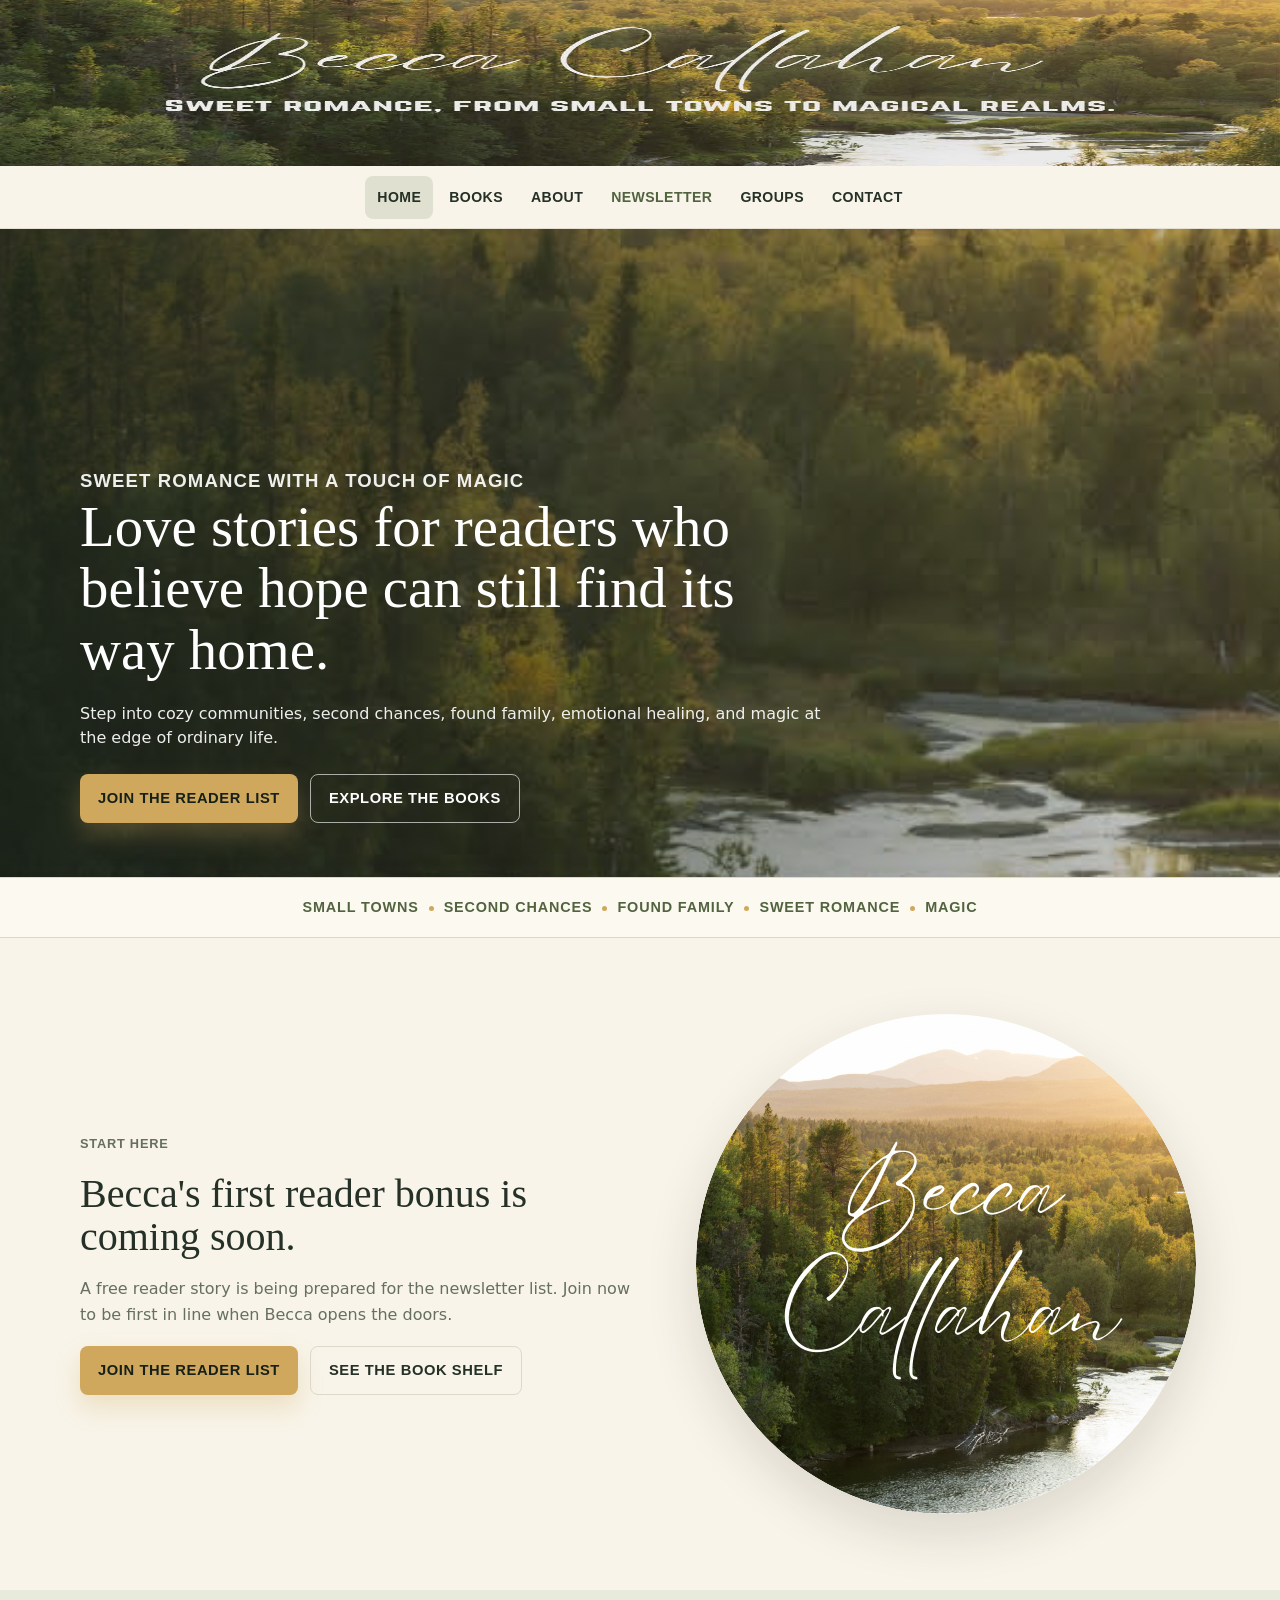
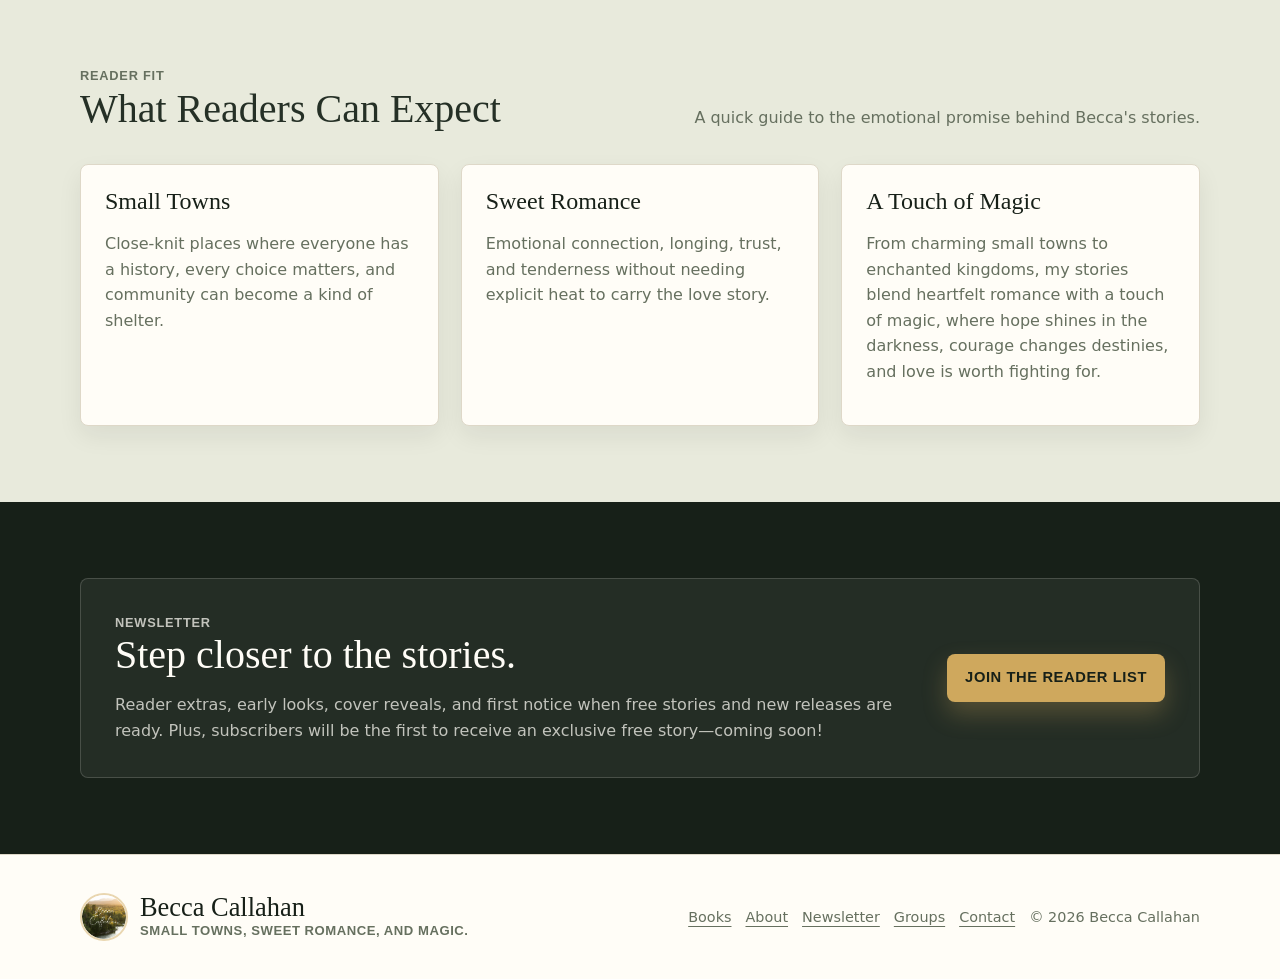
==== commit 312ebbc9: "Refine reader promise wording" ====
--- a/index.html
+++ b/index.html
@@ -66,7 +66,7 @@
           <p class="eyebrow">Sweet romance with a touch of magic</p>
           <h1>Love stories for readers who believe hope can still find its way home.</h1>
           <div class="hero-copy">
-            <p>Step into cozy communities, second chances, found family, emotional healing, and soft magic at the edge of ordinary life.</p>
+            <p>Step into cozy communities, second chances, found family, emotional healing, and magic at the edge of ordinary life.</p>
           </div>
           <div class="actions">
             <a class="button" href="newsletter/">Join the Reader List</a>
@@ -81,7 +81,7 @@
           <span>Second Chances</span>
           <span>Found Family</span>
           <span>Sweet Romance</span>
-          <span>Soft Magic</span>
+          <span>Magic</span>
         </div>
       </section>
 
@@ -113,11 +113,11 @@
           </div>
           <div class="card-grid">
             <article class="card">
-              <h3>Cozy Communities</h3>
+              <h3>Small Towns</h3>
               <p>Close-knit places where everyone has a history, every choice matters, and community can become a kind of shelter.</p>
             </article>
             <article class="card">
-              <h3>Tender Romance</h3>
+              <h3>Sweet Romance</h3>
               <p>Emotional connection, longing, trust, and tenderness without needing explicit heat to carry the love story.</p>
             </article>
             <article class="card">
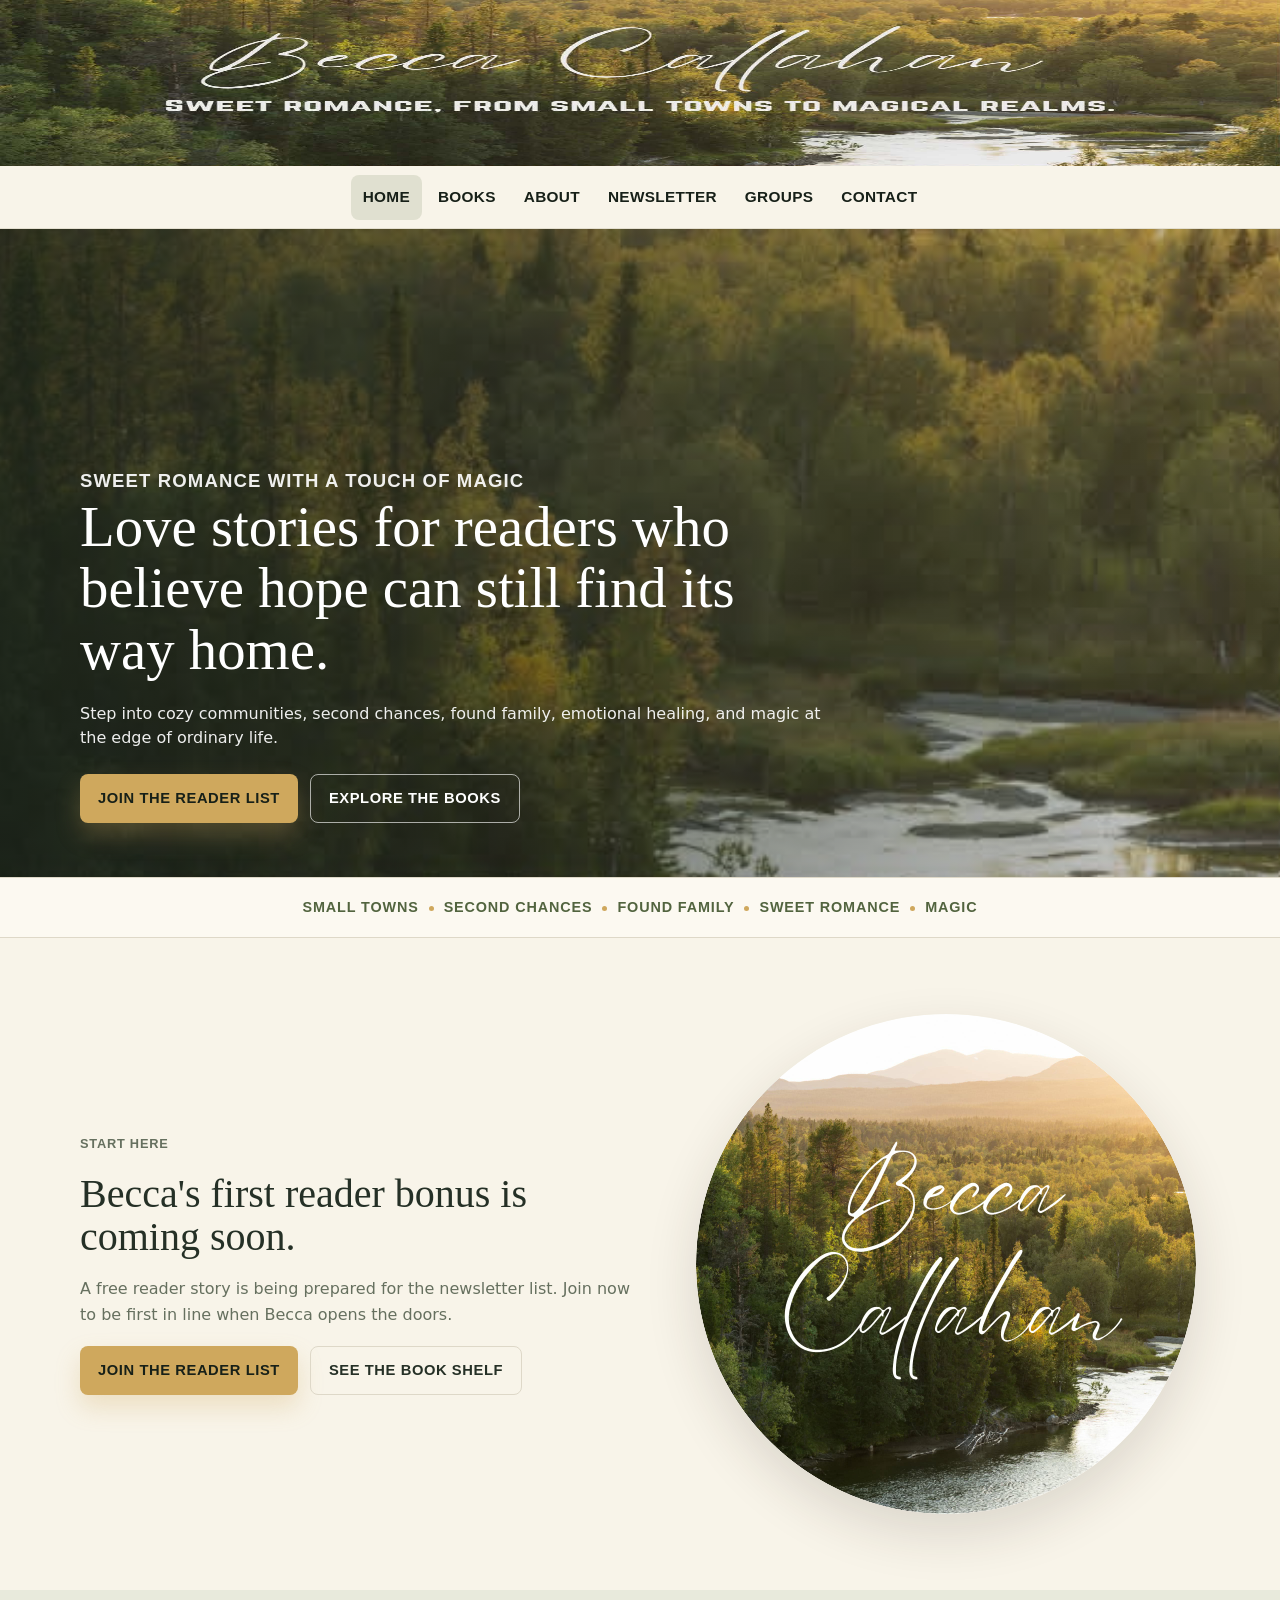
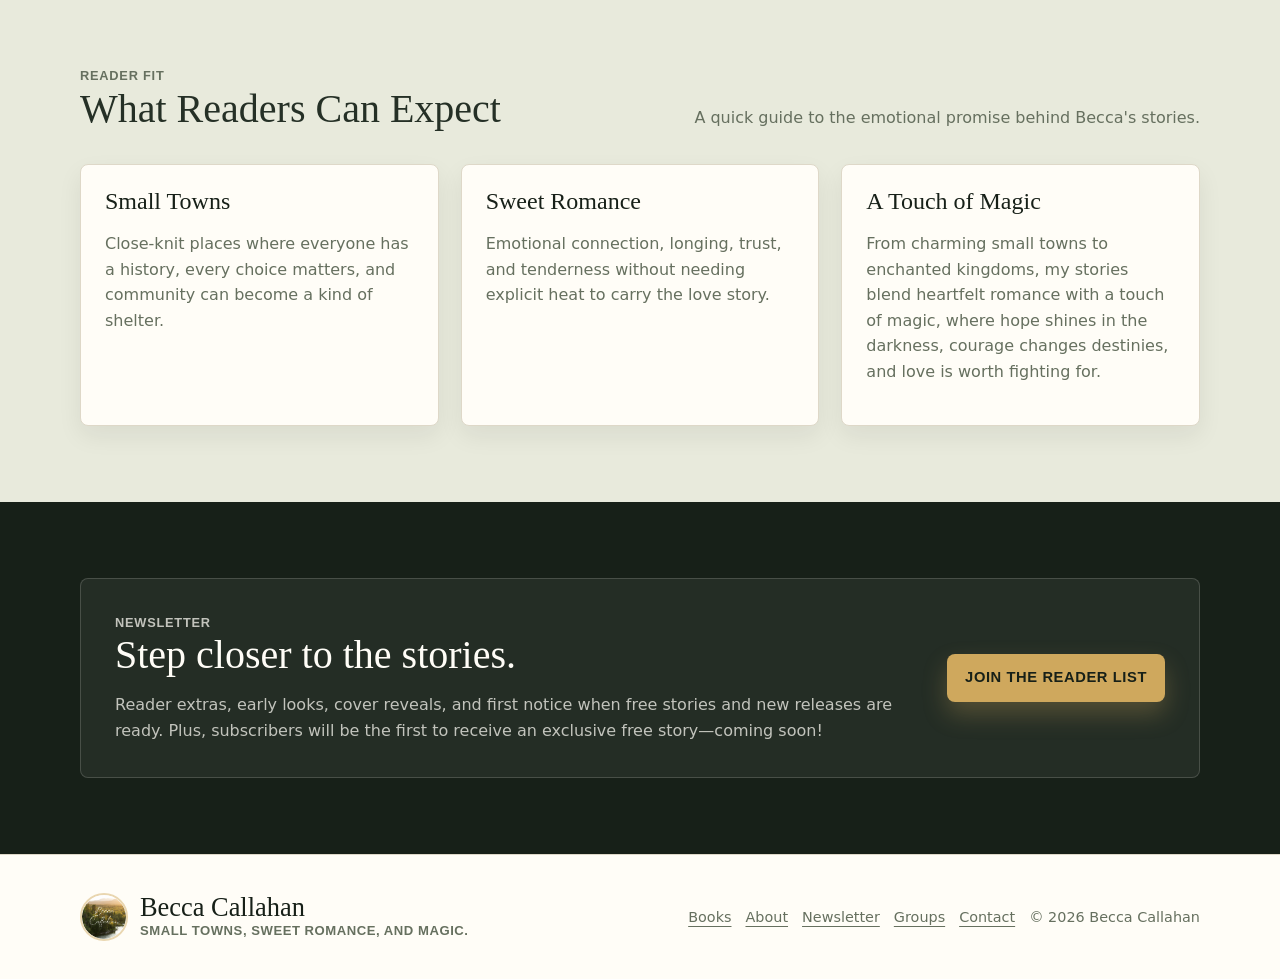
==== commit fb2e43b2: "Polish navigation and SEO metadata" ====
--- a/index.html
+++ b/index.html
@@ -14,8 +14,8 @@
     <meta property="og:description" content="Sweet romance, second chances, found family, cozy communities, and stories with a shimmer of magic from author Becca Callahan.">
     <meta property="og:url" content="https://www.beccacallahan.com/">
     <meta property="og:image" content="https://www.beccacallahan.com/assets/becca-callahan-banner.jpg">
-    <meta property="og:image:width" content="851">
-    <meta property="og:image:height" content="315">
+    <meta property="og:image:width" content="1702">
+    <meta property="og:image:height" content="630">
     <meta name="twitter:card" content="summary_large_image">
     <meta name="twitter:title" content="Becca Callahan | Sweet Small-Town Romance with a Touch of Magic">
     <meta name="twitter:description" content="Sweet romance, second chances, found family, cozy communities, and stories with a shimmer of magic.">
--- a/styles.css
+++ b/styles.css
@@ -137,17 +137,15 @@
 .site-nav a {
   padding: 10px 12px;
   border-radius: var(--radius);
-  color: var(--ink);
+  color: var(--deep);
   font-family: var(--font-condensed);
-  font-size: 0.88rem;
-  font-weight: 800;
-  letter-spacing: 0.03em;
+  font-size: 0.96rem;
+  font-weight: 900;
+  letter-spacing: 0.02em;
   text-decoration: none;
   text-transform: uppercase;
-}
-
-.site-nav a[href*="newsletter"] {
-  color: var(--moss);
+  text-rendering: optimizeLegibility;
+  -webkit-font-smoothing: auto;
 }
 
 .site-nav a:hover,
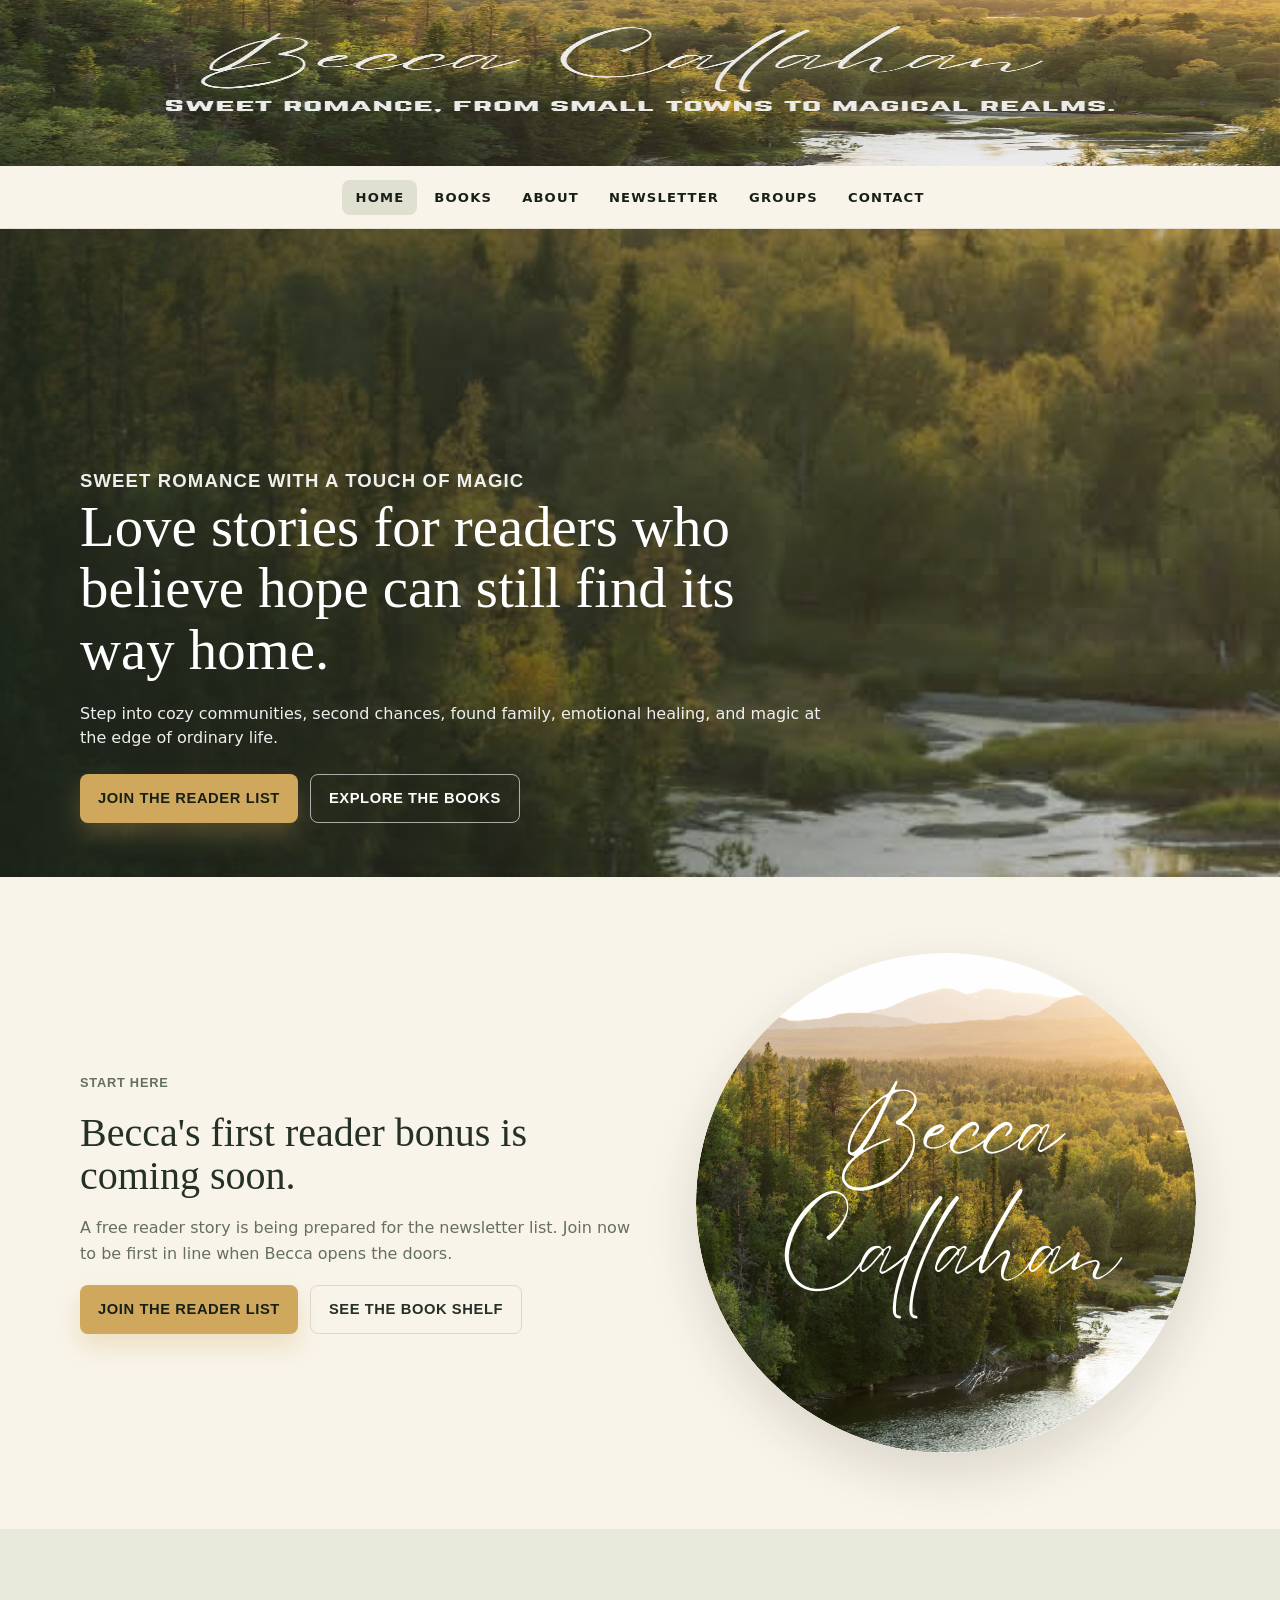
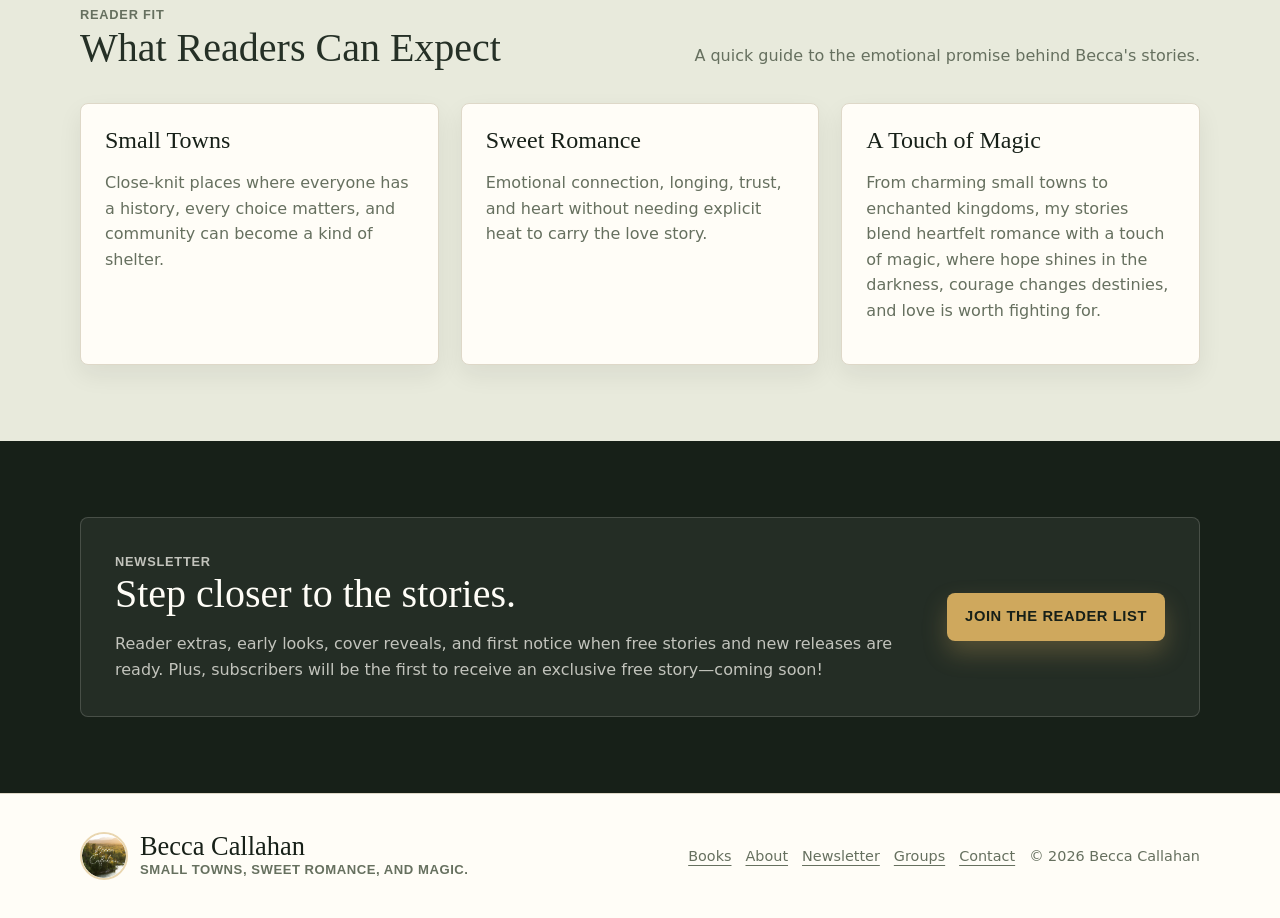
==== commit 19ce8c75: "Update reader pages and subscription links" ====
--- a/index.html
+++ b/index.html
@@ -75,16 +75,6 @@
         </div>
       </section>
 
-      <section class="promise-strip" aria-label="Reader promise">
-        <div class="inner promise-list">
-          <span>Small Towns</span>
-          <span>Second Chances</span>
-          <span>Found Family</span>
-          <span>Sweet Romance</span>
-          <span>Magic</span>
-        </div>
-      </section>
-
       <section class="section">
         <div class="inner split">
           <div class="text-stack">
@@ -118,7 +108,7 @@
             </article>
             <article class="card">
               <h3>Sweet Romance</h3>
-              <p>Emotional connection, longing, trust, and tenderness without needing explicit heat to carry the love story.</p>
+              <p>Emotional connection, longing, trust, and heart without needing explicit heat to carry the love story.</p>
             </article>
             <article class="card">
               <h3>A Touch of Magic</h3>
--- a/styles.css
+++ b/styles.css
@@ -135,17 +135,18 @@
 }
 
 .site-nav a {
-  padding: 10px 12px;
+  padding: 11px 13px;
   border-radius: var(--radius);
   color: var(--deep);
-  font-family: var(--font-condensed);
-  font-size: 0.96rem;
-  font-weight: 900;
-  letter-spacing: 0.02em;
+  font-family: var(--font-body);
+  font-size: 0.82rem;
+  font-weight: 650;
+  letter-spacing: 0.09em;
+  line-height: 1;
   text-decoration: none;
   text-transform: uppercase;
   text-rendering: optimizeLegibility;
-  -webkit-font-smoothing: auto;
+  -webkit-font-smoothing: antialiased;
 }
 
 .site-nav a:hover,
@@ -161,8 +162,10 @@
   border-radius: var(--radius);
   background: var(--paper);
   color: var(--ink);
-  font: inherit;
-  font-weight: 800;
+  font-family: var(--font-body);
+  font-size: 0.9rem;
+  font-weight: 650;
+  letter-spacing: 0.03em;
 }
 
 .hero {
@@ -509,40 +512,6 @@
   text-transform: uppercase;
 }
 
-.promise-strip {
-  border-top: 1px solid var(--line);
-  border-bottom: 1px solid var(--line);
-  background: rgba(255, 253, 247, 0.62);
-}
-
-.promise-list {
-  display: flex;
-  flex-wrap: wrap;
-  justify-content: center;
-  gap: 10px;
-  padding: 18px 0;
-}
-
-.promise-list span {
-  color: var(--moss);
-  font-family: var(--font-condensed);
-  font-size: 0.9rem;
-  font-weight: 900;
-  letter-spacing: 0.06em;
-  text-transform: uppercase;
-}
-
-.promise-list span:not(:last-child)::after {
-  content: "";
-  display: inline-block;
-  width: 5px;
-  height: 5px;
-  margin-left: 10px;
-  border-radius: 50%;
-  background: var(--gold);
-  vertical-align: middle;
-}
-
 .feature-card,
 .reader-path,
 .note-panel {
@@ -572,7 +541,7 @@
 }
 
 .reason-grid.compact {
-  grid-template-columns: repeat(3, minmax(0, 1fr));
+  grid-template-columns: repeat(2, minmax(0, 1fr));
   margin-top: 22px;
 }
 
@@ -608,6 +577,34 @@
 .privacy-note {
   color: var(--moss);
   font-weight: 800;
+}
+
+.coupon-note {
+  border-left: 4px solid var(--gold);
+  padding: 12px 14px;
+  background: rgba(207, 168, 93, 0.12);
+  color: var(--ink);
+  overflow-wrap: anywhere;
+}
+
+.coupon-note span {
+  color: var(--deep);
+  font-weight: 900;
+  letter-spacing: 0.03em;
+}
+
+.subscription-panel h3 {
+  margin-bottom: 16px;
+}
+
+.clean-list {
+  margin: 0;
+  padding-left: 20px;
+  color: var(--muted);
+}
+
+.clean-list li + li {
+  margin-top: 12px;
 }
 
 .shelf-section + .shelf-section {
@@ -905,7 +902,8 @@
   .book-grid,
   .group-grid,
   .trope-grid,
-  .reason-grid {
+  .reason-grid,
+  .reason-grid.compact {
     grid-template-columns: 1fr;
   }
 
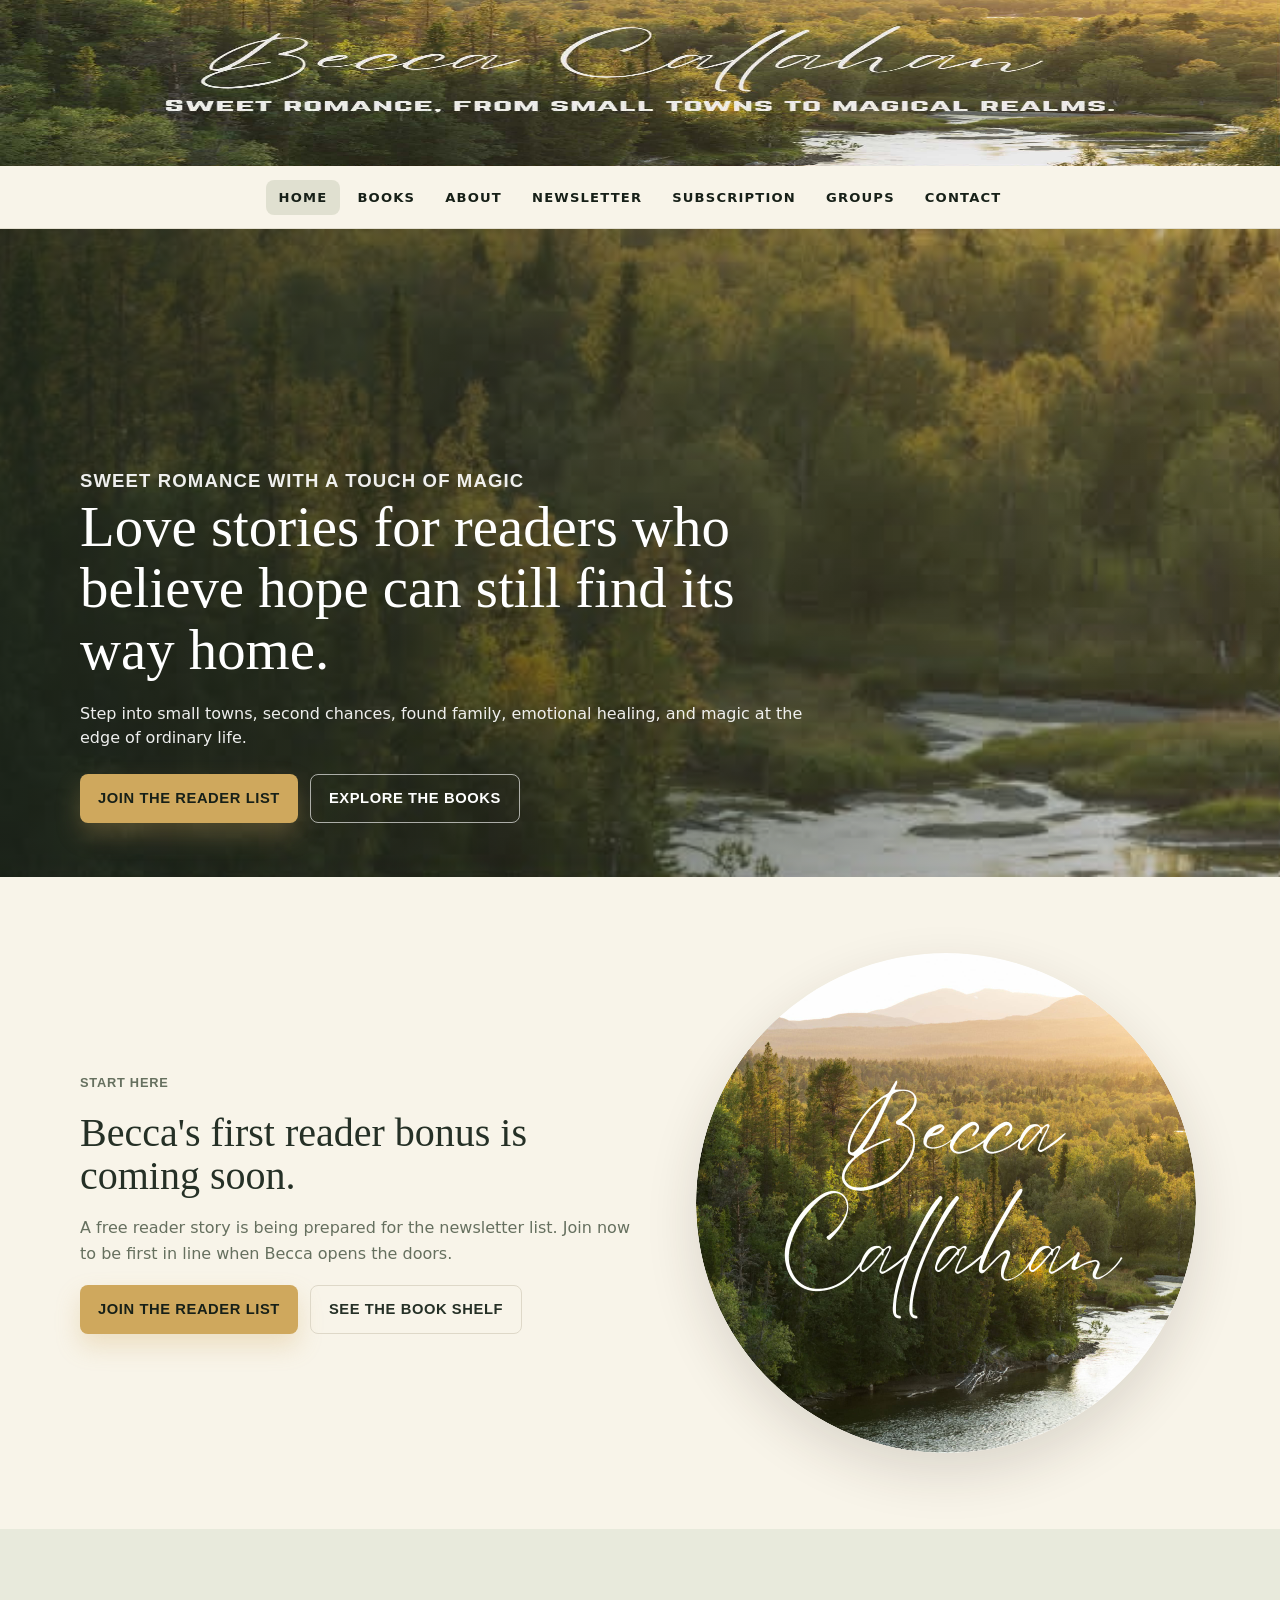
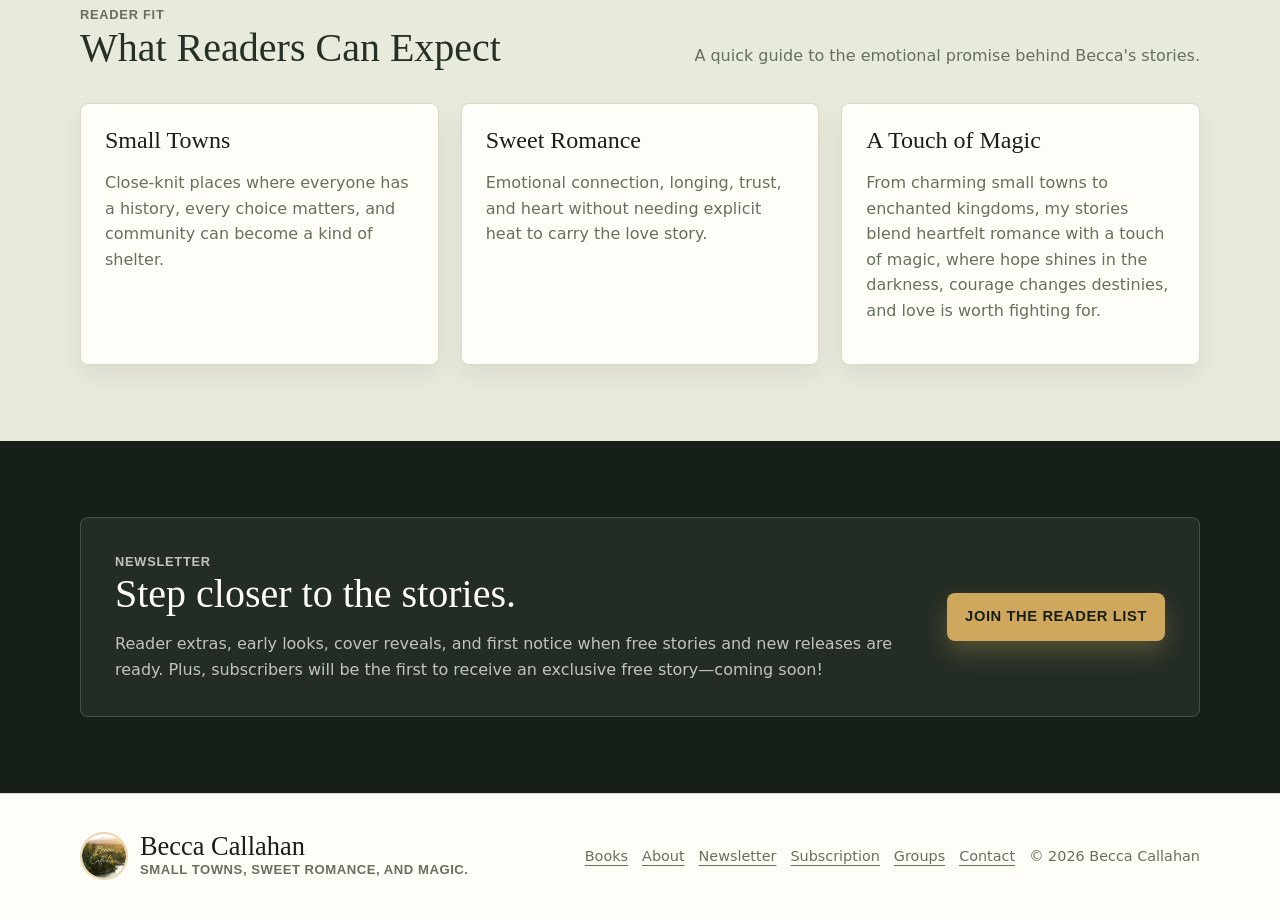
==== commit 323634ab: "Add subscription page and book cover" ====
--- a/index.html
+++ b/index.html
@@ -4,21 +4,21 @@
     <meta charset="utf-8">
     <meta name="viewport" content="width=device-width, initial-scale=1">
     <title>Becca Callahan | Sweet Small-Town Romance with a Touch of Magic</title>
-    <meta name="description" content="Sweet romance, second chances, found family, cozy communities, and stories with a shimmer of magic from author Becca Callahan.">
+    <meta name="description" content="Sweet romance, second chances, found family, small towns, and stories with a shimmer of magic from author Becca Callahan.">
     <meta name="theme-color" content="#172018">
     <meta name="color-scheme" content="light">
     <link rel="canonical" href="https://www.beccacallahan.com/">
     <meta property="og:type" content="website">
     <meta property="og:site_name" content="Becca Callahan">
     <meta property="og:title" content="Becca Callahan | Sweet Small-Town Romance with a Touch of Magic">
-    <meta property="og:description" content="Sweet romance, second chances, found family, cozy communities, and stories with a shimmer of magic from author Becca Callahan.">
+    <meta property="og:description" content="Sweet romance, second chances, found family, small towns, and stories with a shimmer of magic from author Becca Callahan.">
     <meta property="og:url" content="https://www.beccacallahan.com/">
     <meta property="og:image" content="https://www.beccacallahan.com/assets/becca-callahan-banner.jpg">
     <meta property="og:image:width" content="1702">
     <meta property="og:image:height" content="630">
     <meta name="twitter:card" content="summary_large_image">
     <meta name="twitter:title" content="Becca Callahan | Sweet Small-Town Romance with a Touch of Magic">
-    <meta name="twitter:description" content="Sweet romance, second chances, found family, cozy communities, and stories with a shimmer of magic.">
+    <meta name="twitter:description" content="Sweet romance, second chances, found family, small towns, and stories with a shimmer of magic.">
     <meta name="twitter:image" content="https://www.beccacallahan.com/assets/becca-callahan-banner.jpg">
     <link rel="icon" href="assets/becca-callahan-logo.jpg">
     <link rel="apple-touch-icon" href="assets/becca-callahan-logo.jpg">
@@ -30,7 +30,7 @@
         "@type": "WebSite",
         "name": "Becca Callahan",
         "url": "https://www.beccacallahan.com/",
-        "description": "Sweet romance, second chances, found family, cozy communities, and stories with a shimmer of magic.",
+        "description": "Sweet romance, second chances, found family, small towns, and stories with a shimmer of magic.",
         "publisher": {
           "@type": "Person",
           "name": "Becca Callahan"
@@ -53,6 +53,7 @@
           <a href="books/">Books</a>
           <a href="about/">About</a>
           <a href="newsletter/">Newsletter</a>
+          <a href="subscription/">Subscription</a>
           <a href="groups/">Groups</a>
           <a href="contact/">Contact</a>
         </nav>
@@ -66,7 +67,7 @@
           <p class="eyebrow">Sweet romance with a touch of magic</p>
           <h1>Love stories for readers who believe hope can still find its way home.</h1>
           <div class="hero-copy">
-            <p>Step into cozy communities, second chances, found family, emotional healing, and magic at the edge of ordinary life.</p>
+            <p>Step into small towns, second chances, found family, emotional healing, and magic at the edge of ordinary life.</p>
           </div>
           <div class="actions">
             <a class="button" href="newsletter/">Join the Reader List</a>
@@ -140,6 +141,7 @@
           <a href="books/">Books</a>
           <a href="about/">About</a>
           <a href="newsletter/">Newsletter</a>
+          <a href="subscription/">Subscription</a>
           <a href="groups/">Groups</a>
           <a href="contact/">Contact</a>
           <span>&copy; <span data-year></span> Becca Callahan</span>
--- a/styles.css
+++ b/styles.css
@@ -457,6 +457,15 @@
   gap: 12px;
 }
 
+.book-cover {
+  width: min(180px, 100%);
+  aspect-ratio: 2 / 3;
+  margin-bottom: 8px;
+  border-radius: var(--radius-card);
+  box-shadow: var(--shadow-soft);
+  object-fit: cover;
+}
+
 .book-card h3,
 .card h3 {
   color: var(--deep);
